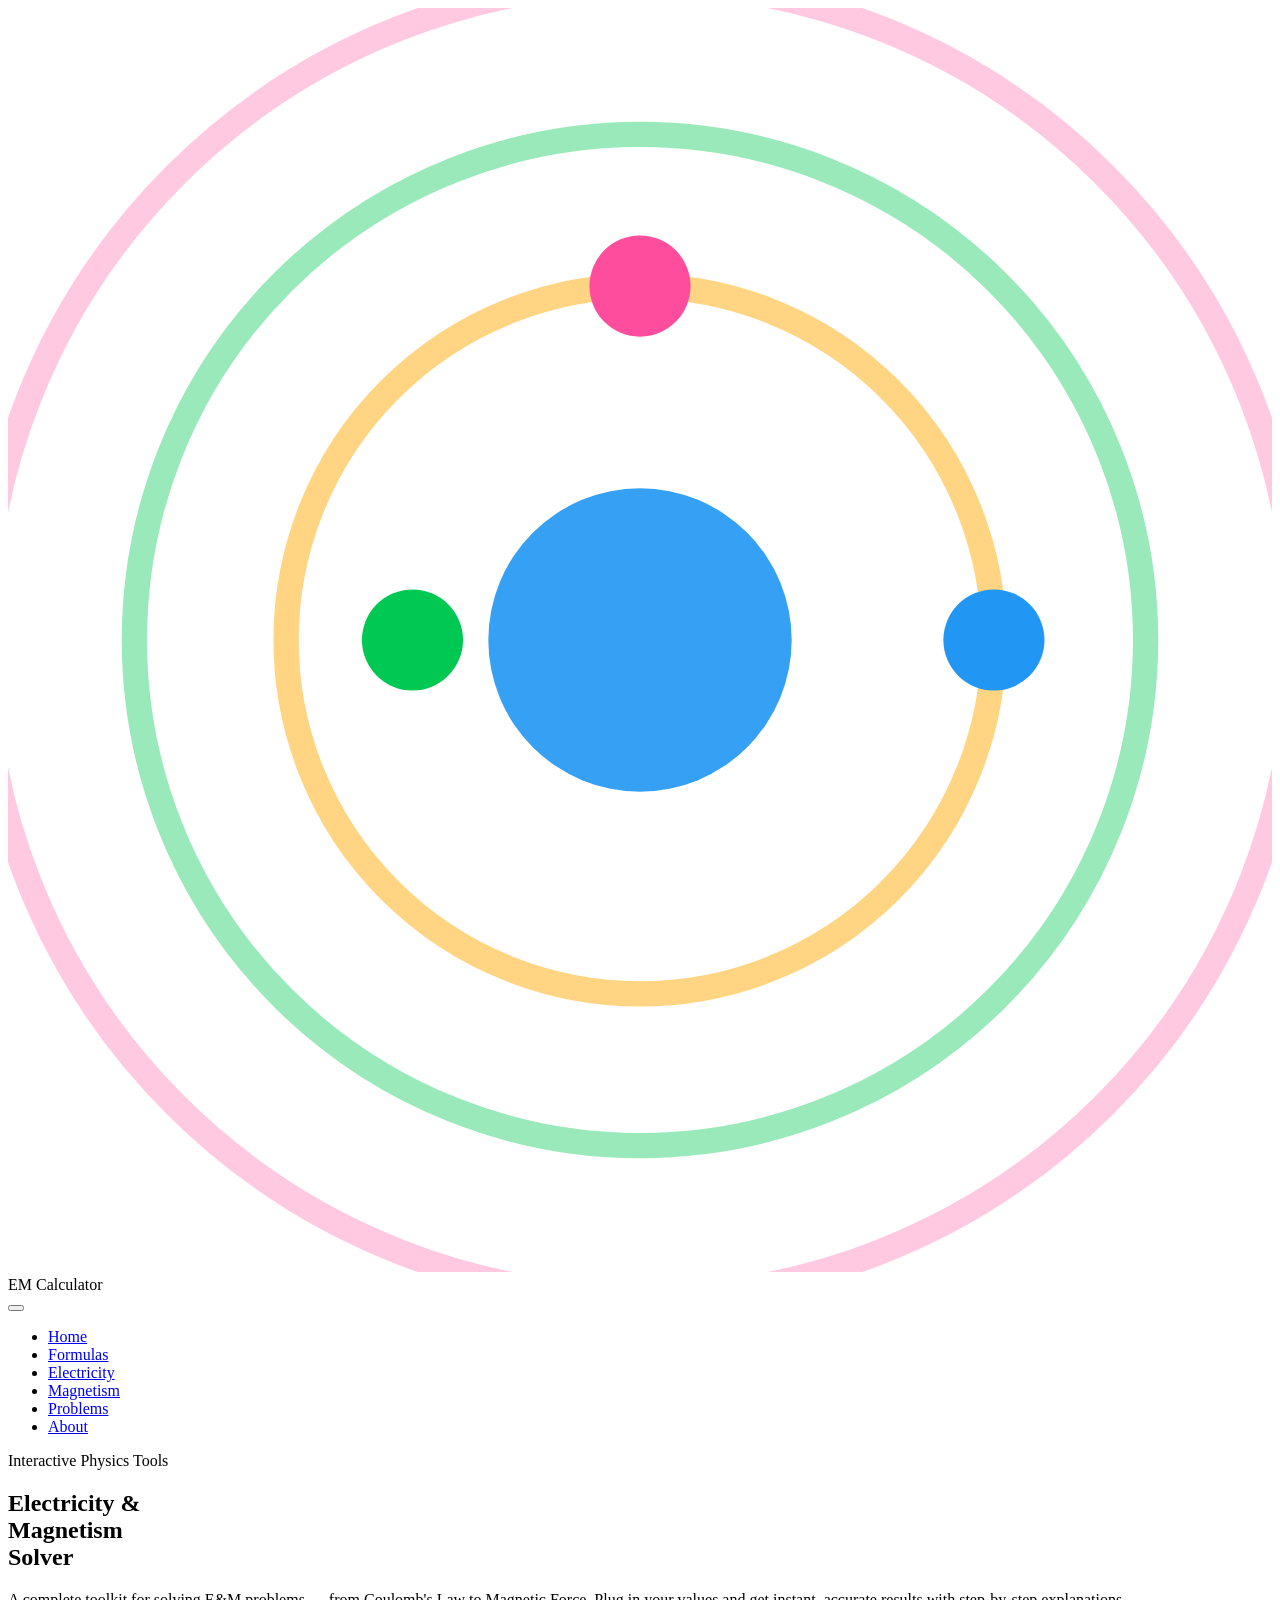
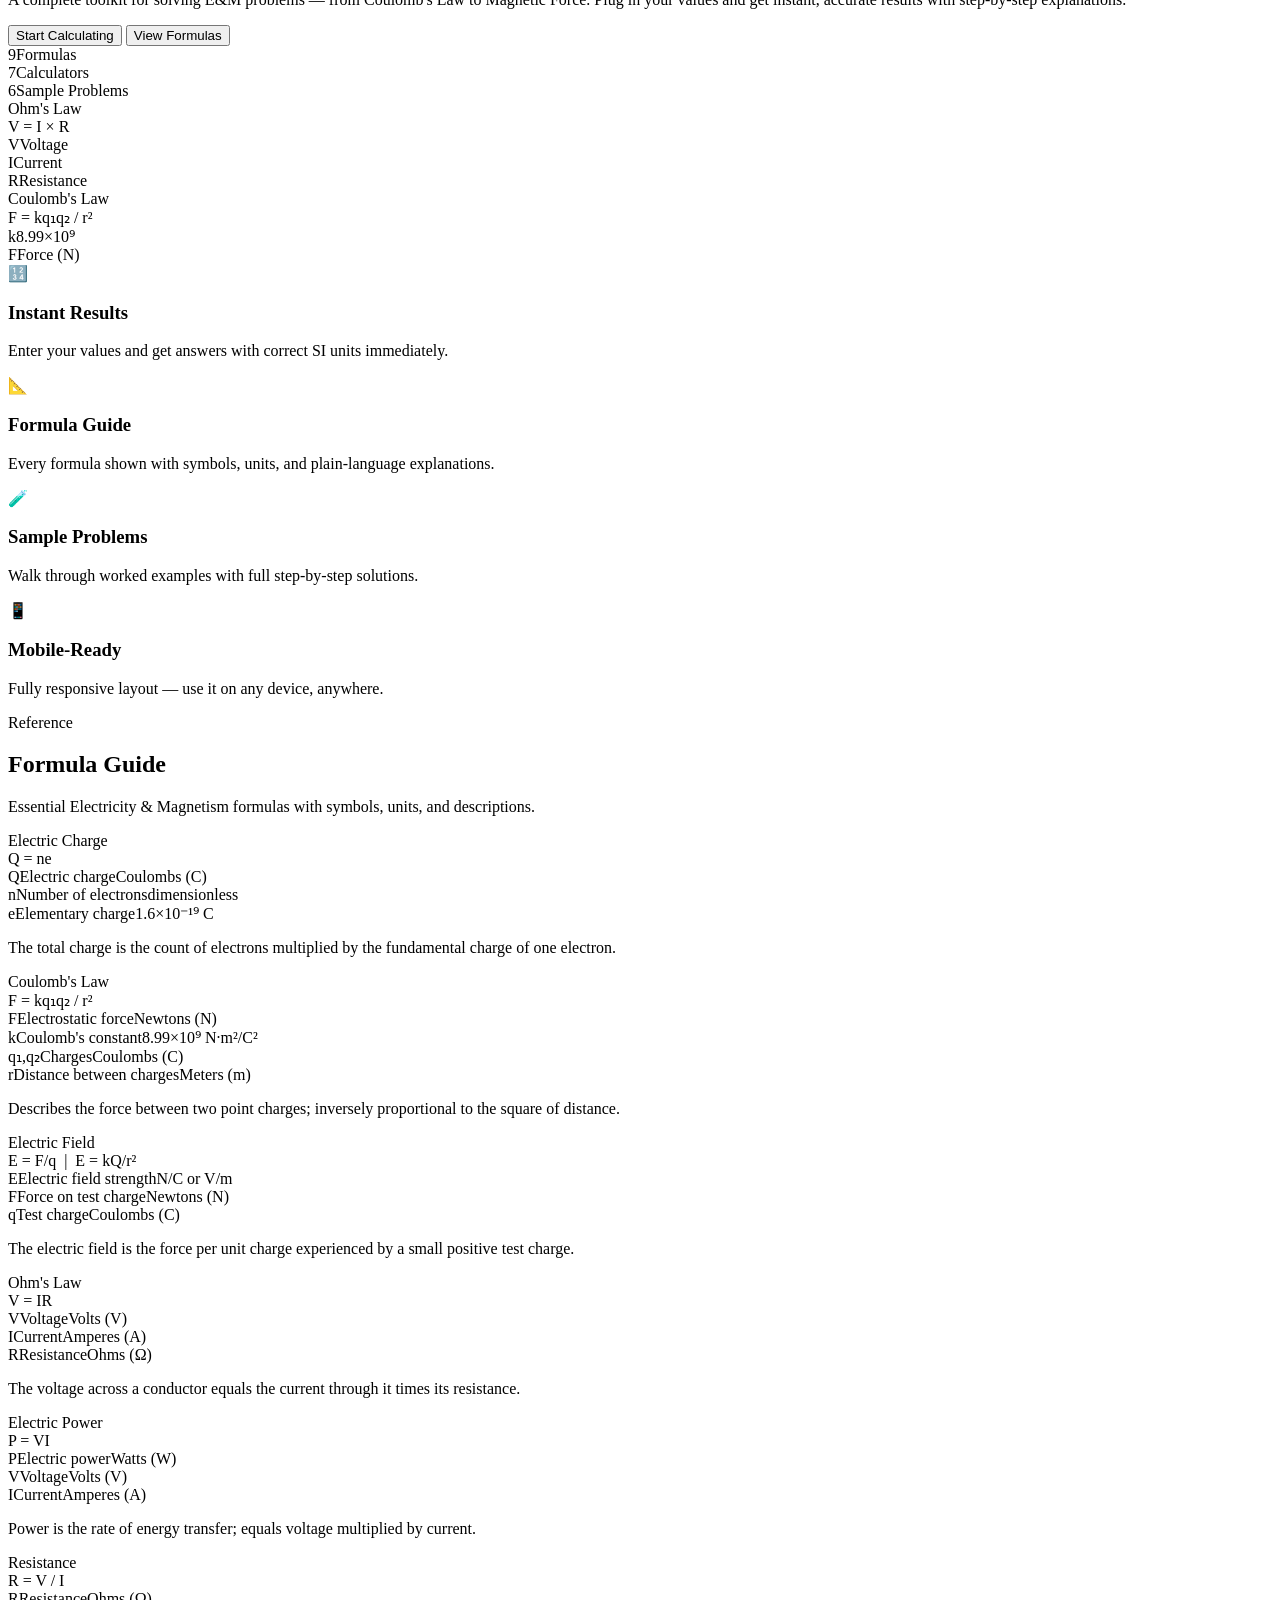
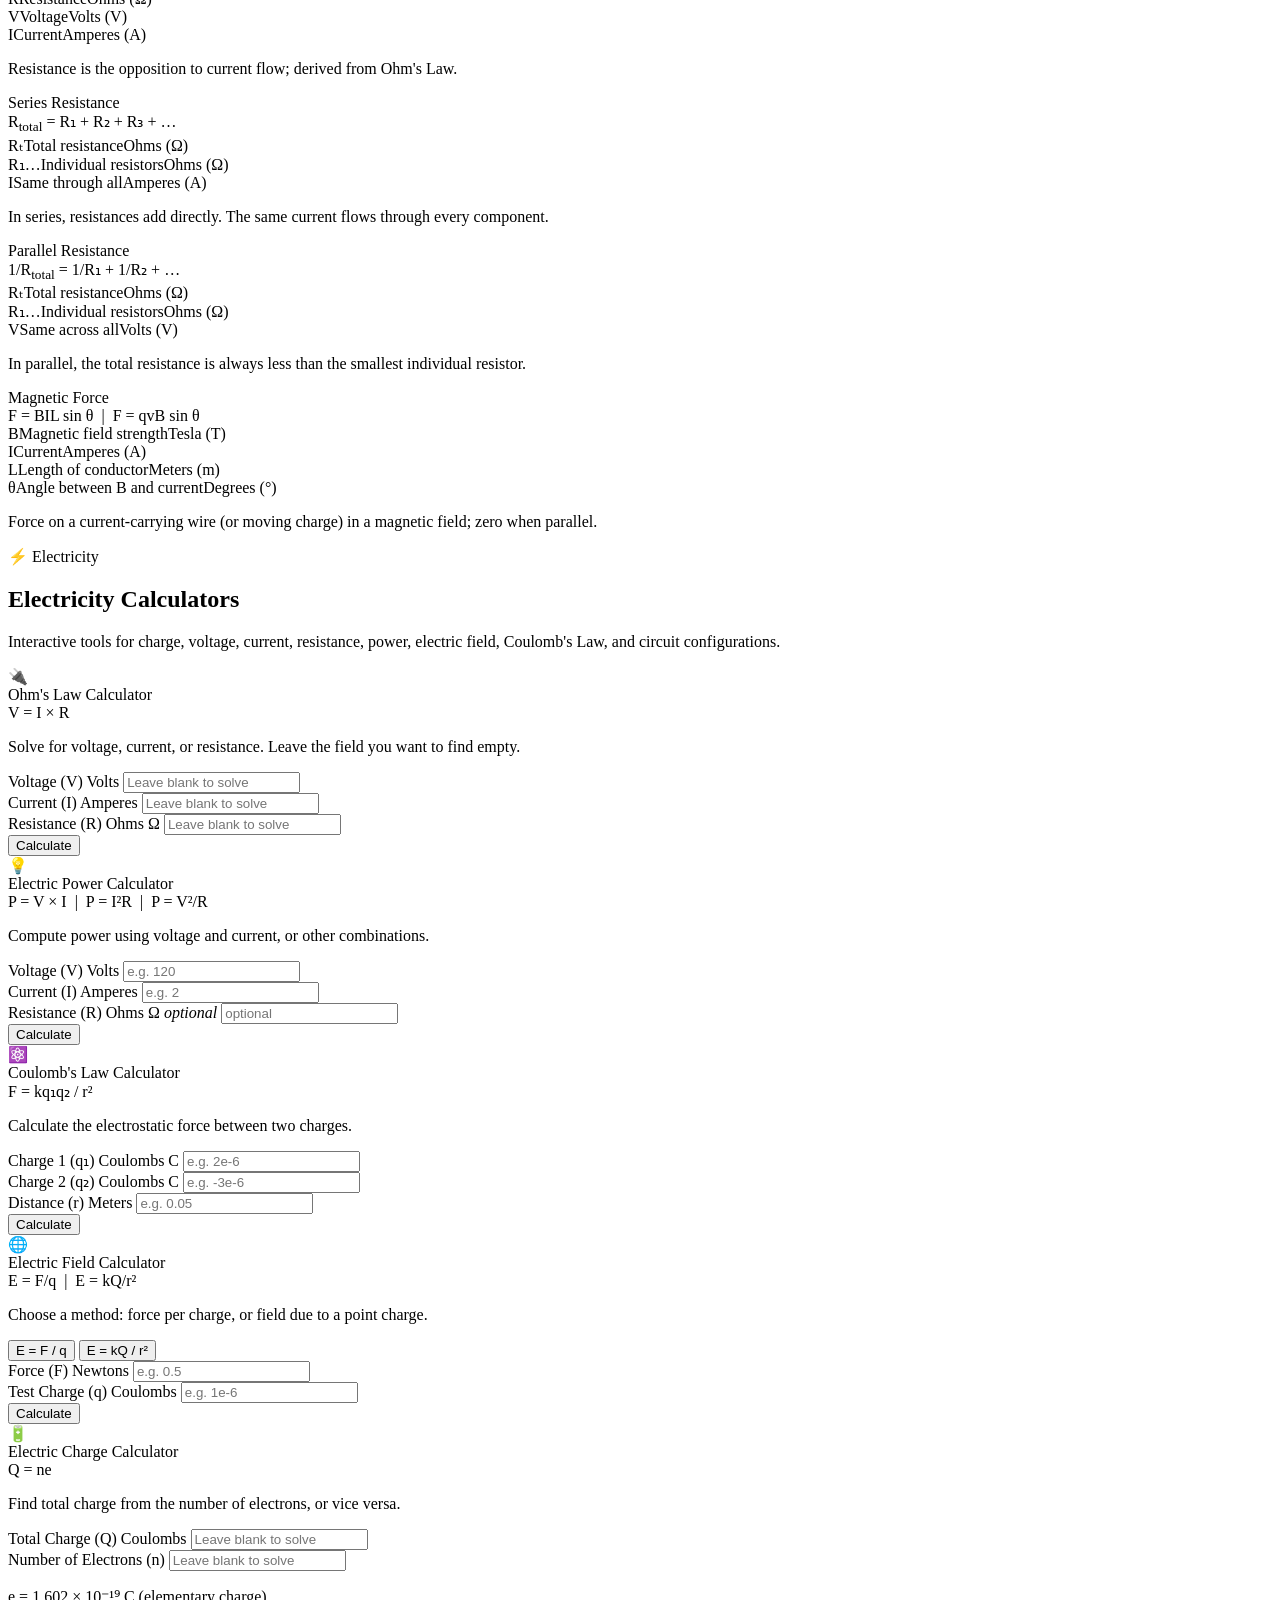
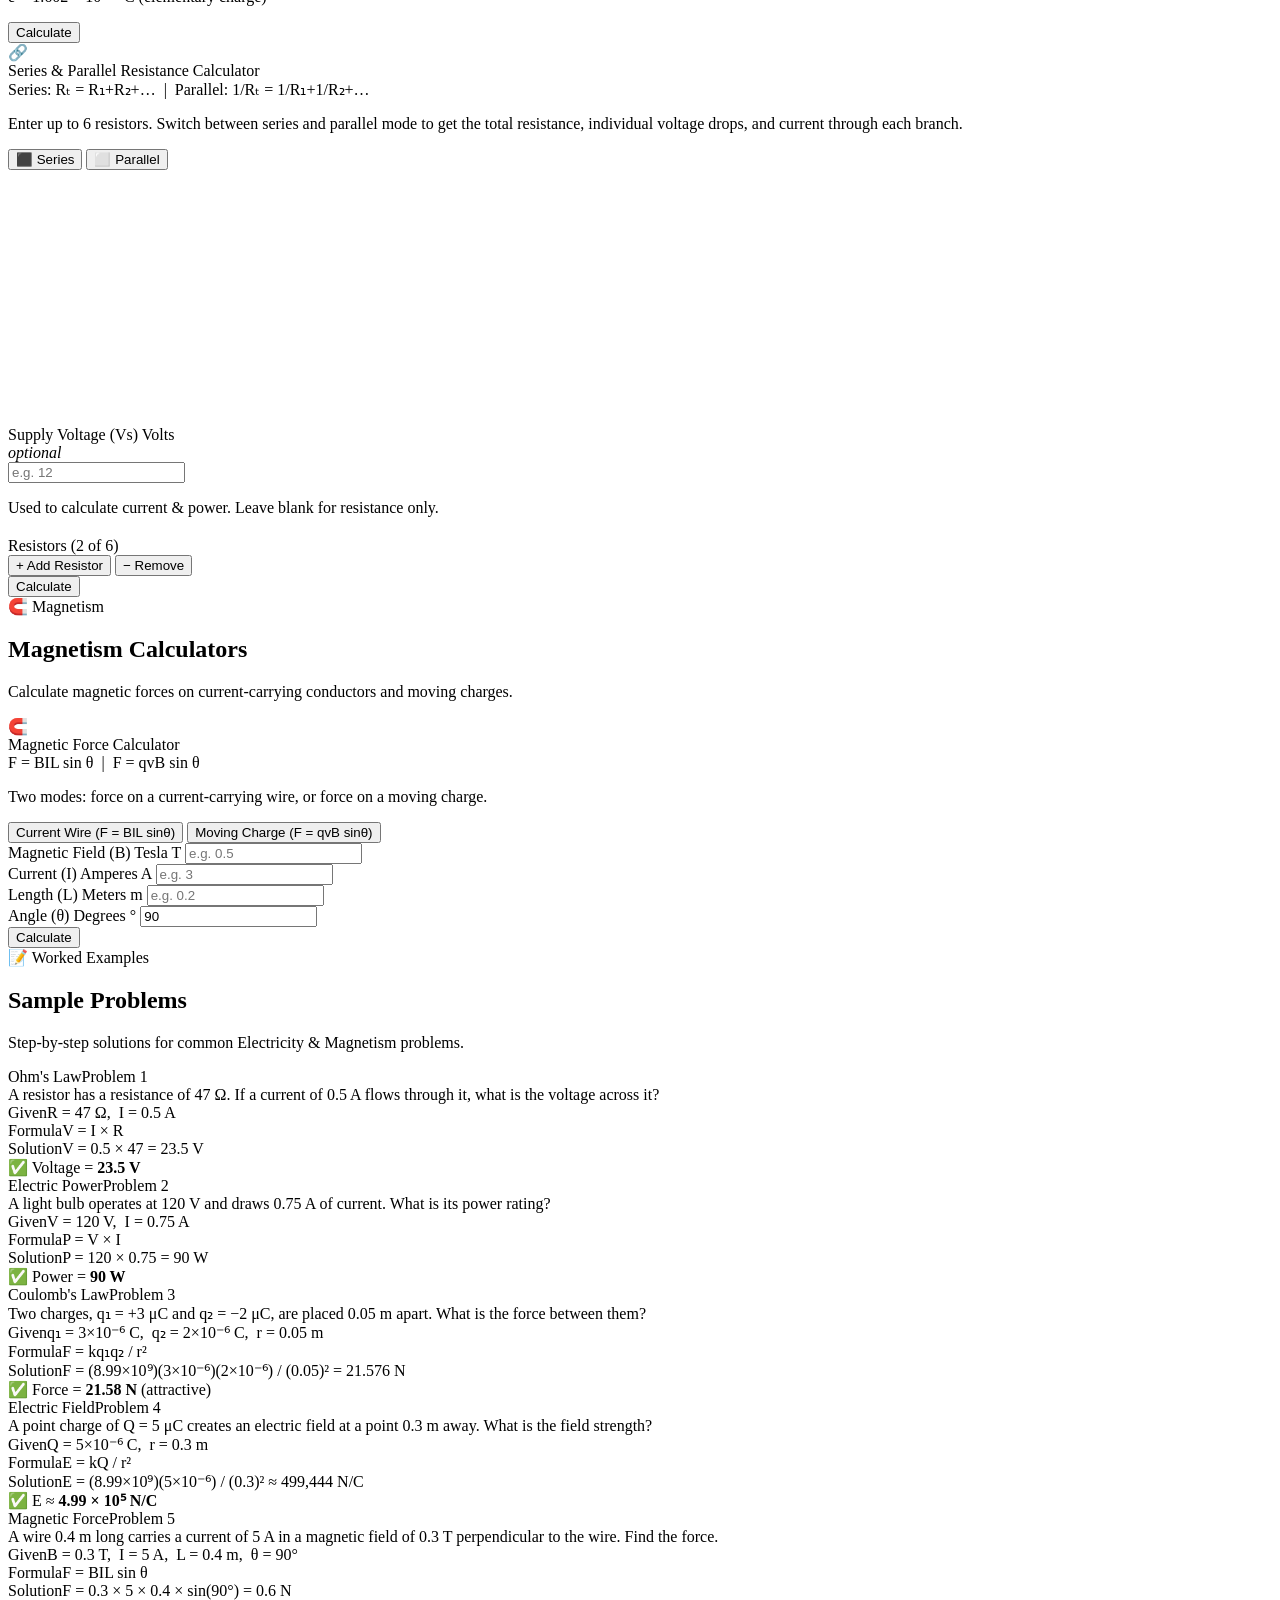
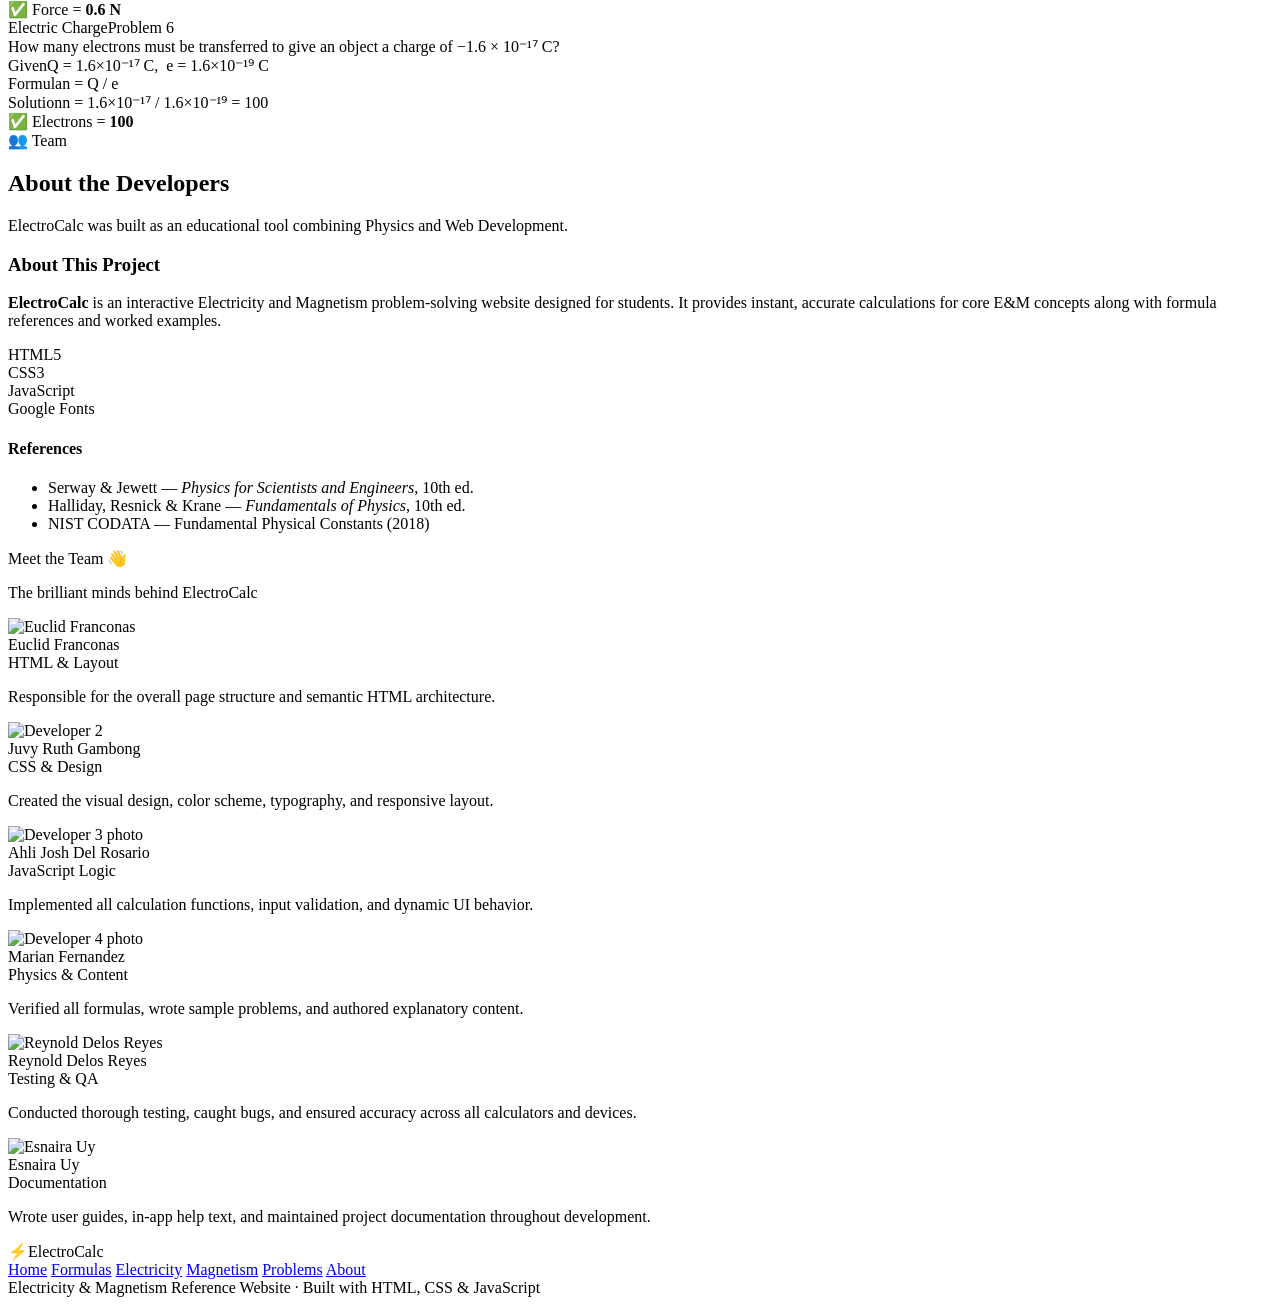
==== index.html @ cba5f2bd "Reorganize project structure: move files from lib to root directory" ====
<!DOCTYPE html>
<html lang="en">
<head>
  <meta charset="UTF-8" />
  <meta name="viewport" content="width=device-width, initial-scale=1.0" />
  <title>EMCAL - ELECTRICITY & MAGNETISM SOLVER </title>
  <link rel="icon" type="image/svg+xml" href="data:image/svg+xml,<svg xmlns='http://www.w3.org/2000/svg' viewBox='0 0 100 100'><circle cx='50' cy='50' r='12' fill='%232196f3' opacity='0.9'/><circle cx='50' cy='50' r='28' fill='none' stroke='%23ffb830' stroke-width='2' opacity='0.6'/><circle cx='50' cy='50' r='40' fill='none' stroke='%2300c853' stroke-width='2' opacity='0.4'/><circle cx='50' cy='50' r='52' fill='none' stroke='%23ff4d9e' stroke-width='2' opacity='0.3'/><circle cx='78' cy='50' r='4' fill='%232196f3'/><circle cx='32' cy='50' r='4' fill='%2300c853'/><circle cx='50' cy='22' r='4' fill='%23ff4d9e'/></svg>">
  <link rel="stylesheet" href="style.css" />
  <link href="https://fonts.googleapis.com/css2?family=Orbitron:wght@400;600;800&family=DM+Sans:ital,wght@0,300;0,400;0,500;1,300&family=JetBrains+Mono:wght@400;600&display=swap" rel="stylesheet" />
</head>
<body>

  <!-- ── NAVBAR ── -->
  <nav class="navbar">
    <div class="nav-brand">
      <svg class="brand-icon" viewBox="0 0 100 100" xmlns="http://www.w3.org/2000/svg">
        <!-- Nucleus -->
        <circle cx="50" cy="50" r="12" fill="#2196f3" opacity="0.9"/>
        
        <!-- Electron orbits -->
        <circle cx="50" cy="50" r="28" fill="none" stroke="#ffb830" stroke-width="2" opacity="0.6"/>
        <circle cx="50" cy="50" r="40" fill="none" stroke="#00c853" stroke-width="2" opacity="0.4"/>
        <circle cx="50" cy="50" r="52" fill="none" stroke="#ff4d9e" stroke-width="2" opacity="0.3"/>
        
        <!-- Electrons -->
        <circle cx="78" cy="50" r="4" fill="#2196f3"/>
        <circle cx="32" cy="50" r="4" fill="#00c853"/>
        <circle cx="50" cy="22" r="4" fill="#ff4d9e"/>
      </svg>
      <span class="brand-text">EM Calculator</span>
    </div>
    <button class="hamburger" id="hamburger" aria-label="Toggle menu">
      <span></span><span></span><span></span>
    </button>
    <ul class="nav-links" id="navLinks">
      <li><a href="#home"        class="nav-link active" data-section="home">Home</a></li>
      <li><a href="#formulas"    class="nav-link" data-section="formulas">Formulas</a></li>
      <li><a href="#electricity" class="nav-link" data-section="electricity">Electricity</a></li>
      <li><a href="#magnetism"   class="nav-link" data-section="magnetism">Magnetism</a></li>
      <li><a href="#problems"    class="nav-link" data-section="problems">Problems</a></li>
      <li><a href="#about"       class="nav-link" data-section="about">About</a></li>
    </ul>
  </nav>

  <!-- SECTION 1 — HOME -->
  <section id="home" class="section active">
    <div class="hero">
      <div class="hero-bg">
        <div class="grid-overlay"></div>
        <div class="orb orb-1"></div>
        <div class="orb orb-2"></div>
        <div class="orb orb-3"></div>
      </div>
      <div class="hero-content">
        <div class="hero-badge">Interactive Physics Tools</div>
        <h1 class="hero-title">
          Electricity &amp;<br/>
          <span class="gradient-text">Magnetism</span><br/>
          Solver
        </h1>
        <p class="hero-sub">
          A complete toolkit for solving E&amp;M problems — from Coulomb's Law to Magnetic Force.
          Plug in your values and get instant, accurate results with step-by-step explanations.
        </p>
        <div class="hero-actions">
          <button class="btn btn-primary" onclick="navigateTo('electricity')">Start Calculating</button>
          <button class="btn btn-ghost" onclick="navigateTo('formulas')">View Formulas</button>
        </div>
        <div class="hero-stats">
          <div class="stat"><span class="stat-num">9</span><span class="stat-label">Formulas</span></div>
          <div class="stat-divider"></div>
          <div class="stat"><span class="stat-num">7</span><span class="stat-label">Calculators</span></div>
          <div class="stat-divider"></div>
          <div class="stat"><span class="stat-num">6</span><span class="stat-label">Sample Problems</span></div>
        </div>
      </div>
      <div class="hero-visual">
        <div class="circuit-card">
          <div class="circuit-label">Ohm's Law</div>
          <div class="circuit-formula">V = I × R</div>
          <div class="circuit-vars">
            <div class="var"><span class="var-sym">V</span><span class="var-name">Voltage</span></div>
            <div class="var"><span class="var-sym">I</span><span class="var-name">Current</span></div>
            <div class="var"><span class="var-sym">R</span><span class="var-name">Resistance</span></div>
          </div>
        </div>
        <div class="circuit-card card-2">
          <div class="circuit-label">Coulomb's Law</div>
          <div class="circuit-formula small">F = kq₁q₂ / r²</div>
          <div class="circuit-vars">
            <div class="var"><span class="var-sym">k</span><span class="var-name">8.99×10⁹</span></div>
            <div class="var"><span class="var-sym">F</span><span class="var-name">Force (N)</span></div>
          </div>
        </div>
      </div>
    </div>

    <div class="features">
      <div class="feature-card">
        <div class="feature-icon">🔢</div>
        <h3>Instant Results</h3>
        <p>Enter your values and get answers with correct SI units immediately.</p>
      </div>
      <div class="feature-card">
        <div class="feature-icon">📐</div>
        <h3>Formula Guide</h3>
        <p>Every formula shown with symbols, units, and plain-language explanations.</p>
      </div>
      <div class="feature-card">
        <div class="feature-icon">🧪</div>
        <h3>Sample Problems</h3>
        <p>Walk through worked examples with full step-by-step solutions.</p>
      </div>
      <div class="feature-card">
        <div class="feature-icon">📱</div>
        <h3>Mobile-Ready</h3>
        <p>Fully responsive layout — use it on any device, anywhere.</p>
      </div>
    </div>
  </section>

  <!-- SECTION 2 — FORMULA GUIDE -->
  <section id="formulas" class="section">
    <div class="section-inner">
      <div class="section-header">
        <div class="section-badge">Reference</div>
        <h2 class="section-title">Formula Guide</h2>
        <p class="section-sub">Essential Electricity &amp; Magnetism formulas with symbols, units, and descriptions.</p>
      </div>
      <div class="formula-grid">

        <div class="formula-card">
          <div class="formula-topic">Electric Charge</div>
          <div class="formula-eq">Q = ne</div>
          <div class="formula-table">
            <div class="ft-row"><span class="ft-sym">Q</span><span class="ft-desc">Electric charge</span><span class="ft-unit">Coulombs (C)</span></div>
            <div class="ft-row"><span class="ft-sym">n</span><span class="ft-desc">Number of electrons</span><span class="ft-unit">dimensionless</span></div>
            <div class="ft-row"><span class="ft-sym">e</span><span class="ft-desc">Elementary charge</span><span class="ft-unit">1.6×10⁻¹⁹ C</span></div>
          </div>
          <p class="formula-note">The total charge is the count of electrons multiplied by the fundamental charge of one electron.</p>
        </div>

        <div class="formula-card">
          <div class="formula-topic">Coulomb's Law</div>
          <div class="formula-eq">F = kq₁q₂ / r²</div>
          <div class="formula-table">
            <div class="ft-row"><span class="ft-sym">F</span><span class="ft-desc">Electrostatic force</span><span class="ft-unit">Newtons (N)</span></div>
            <div class="ft-row"><span class="ft-sym">k</span><span class="ft-desc">Coulomb's constant</span><span class="ft-unit">8.99×10⁹ N·m²/C²</span></div>
            <div class="ft-row"><span class="ft-sym">q₁,q₂</span><span class="ft-desc">Charges</span><span class="ft-unit">Coulombs (C)</span></div>
            <div class="ft-row"><span class="ft-sym">r</span><span class="ft-desc">Distance between charges</span><span class="ft-unit">Meters (m)</span></div>
          </div>
          <p class="formula-note">Describes the force between two point charges; inversely proportional to the square of distance.</p>
        </div>

        <div class="formula-card">
          <div class="formula-topic">Electric Field</div>
          <div class="formula-eq">E = F/q &nbsp;|&nbsp; E = kQ/r²</div>
          <div class="formula-table">
            <div class="ft-row"><span class="ft-sym">E</span><span class="ft-desc">Electric field strength</span><span class="ft-unit">N/C or V/m</span></div>
            <div class="ft-row"><span class="ft-sym">F</span><span class="ft-desc">Force on test charge</span><span class="ft-unit">Newtons (N)</span></div>
            <div class="ft-row"><span class="ft-sym">q</span><span class="ft-desc">Test charge</span><span class="ft-unit">Coulombs (C)</span></div>
          </div>
          <p class="formula-note">The electric field is the force per unit charge experienced by a small positive test charge.</p>
        </div>

        <div class="formula-card">
          <div class="formula-topic">Ohm's Law</div>
          <div class="formula-eq">V = IR</div>
          <div class="formula-table">
            <div class="ft-row"><span class="ft-sym">V</span><span class="ft-desc">Voltage</span><span class="ft-unit">Volts (V)</span></div>
            <div class="ft-row"><span class="ft-sym">I</span><span class="ft-desc">Current</span><span class="ft-unit">Amperes (A)</span></div>
            <div class="ft-row"><span class="ft-sym">R</span><span class="ft-desc">Resistance</span><span class="ft-unit">Ohms (Ω)</span></div>
          </div>
          <p class="formula-note">The voltage across a conductor equals the current through it times its resistance.</p>
        </div>

        <div class="formula-card">
          <div class="formula-topic">Electric Power</div>
          <div class="formula-eq">P = VI</div>
          <div class="formula-table">
            <div class="ft-row"><span class="ft-sym">P</span><span class="ft-desc">Electric power</span><span class="ft-unit">Watts (W)</span></div>
            <div class="ft-row"><span class="ft-sym">V</span><span class="ft-desc">Voltage</span><span class="ft-unit">Volts (V)</span></div>
            <div class="ft-row"><span class="ft-sym">I</span><span class="ft-desc">Current</span><span class="ft-unit">Amperes (A)</span></div>
          </div>
          <p class="formula-note">Power is the rate of energy transfer; equals voltage multiplied by current.</p>
        </div>

        <div class="formula-card">
          <div class="formula-topic">Resistance</div>
          <div class="formula-eq">R = V / I</div>
          <div class="formula-table">
            <div class="ft-row"><span class="ft-sym">R</span><span class="ft-desc">Resistance</span><span class="ft-unit">Ohms (Ω)</span></div>
            <div class="ft-row"><span class="ft-sym">V</span><span class="ft-desc">Voltage</span><span class="ft-unit">Volts (V)</span></div>
            <div class="ft-row"><span class="ft-sym">I</span><span class="ft-desc">Current</span><span class="ft-unit">Amperes (A)</span></div>
          </div>
          <p class="formula-note">Resistance is the opposition to current flow; derived from Ohm's Law.</p>
        </div>

        <div class="formula-card">
          <div class="formula-topic">Series Resistance</div>
          <div class="formula-eq">R<sub>total</sub> = R₁ + R₂ + R₃ + …</div>
          <div class="formula-table">
            <div class="ft-row"><span class="ft-sym">Rₜ</span><span class="ft-desc">Total resistance</span><span class="ft-unit">Ohms (Ω)</span></div>
            <div class="ft-row"><span class="ft-sym">R₁…</span><span class="ft-desc">Individual resistors</span><span class="ft-unit">Ohms (Ω)</span></div>
            <div class="ft-row"><span class="ft-sym">I</span><span class="ft-desc">Same through all</span><span class="ft-unit">Amperes (A)</span></div>
          </div>
          <p class="formula-note">In series, resistances add directly. The same current flows through every component.</p>
        </div>

        <div class="formula-card">
          <div class="formula-topic">Parallel Resistance</div>
          <div class="formula-eq">1/R<sub>total</sub> = 1/R₁ + 1/R₂ + …</div>
          <div class="formula-table">
            <div class="ft-row"><span class="ft-sym">Rₜ</span><span class="ft-desc">Total resistance</span><span class="ft-unit">Ohms (Ω)</span></div>
            <div class="ft-row"><span class="ft-sym">R₁…</span><span class="ft-desc">Individual resistors</span><span class="ft-unit">Ohms (Ω)</span></div>
            <div class="ft-row"><span class="ft-sym">V</span><span class="ft-desc">Same across all</span><span class="ft-unit">Volts (V)</span></div>
          </div>
          <p class="formula-note">In parallel, the total resistance is always less than the smallest individual resistor.</p>
        </div>

        <div class="formula-card">
          <div class="formula-topic">Magnetic Force</div>
          <div class="formula-eq">F = BIL sin θ &nbsp;|&nbsp; F = qvB sin θ</div>
          <div class="formula-table">
            <div class="ft-row"><span class="ft-sym">B</span><span class="ft-desc">Magnetic field strength</span><span class="ft-unit">Tesla (T)</span></div>
            <div class="ft-row"><span class="ft-sym">I</span><span class="ft-desc">Current</span><span class="ft-unit">Amperes (A)</span></div>
            <div class="ft-row"><span class="ft-sym">L</span><span class="ft-desc">Length of conductor</span><span class="ft-unit">Meters (m)</span></div>
            <div class="ft-row"><span class="ft-sym">θ</span><span class="ft-desc">Angle between B and current</span><span class="ft-unit">Degrees (°)</span></div>
          </div>
          <p class="formula-note">Force on a current-carrying wire (or moving charge) in a magnetic field; zero when parallel.</p>
        </div>

      </div>
    </div>
  </section>

  <!-- SECTION 3 — ELECTRICITY CALCULATORS -->
  <section id="electricity" class="section">
    <div class="section-inner">
      <div class="section-header">
        <div class="section-badge">⚡ Electricity</div>
        <h2 class="section-title">Electricity Calculators</h2>
        <p class="section-sub">Interactive tools for charge, voltage, current, resistance, power, electric field, Coulomb's Law, and circuit configurations.</p>
      </div>
      <div class="calc-grid">

        <!-- Ohm's Law -->
        <div class="calc-card" id="calc-ohm">
          <div class="calc-header">
            <div class="calc-icon">🔌</div>
            <div>
              <div class="calc-title">Ohm's Law Calculator</div>
              <div class="calc-formula-tag">V = I × R</div>
            </div>
          </div>
          <p class="calc-desc">Solve for voltage, current, or resistance. Leave the field you want to find empty.</p>
          <div class="calc-body">
            <div class="input-group">
              <label>Voltage (V) <span class="unit-tag">Volts</span></label>
              <input type="number" id="ohm-V" placeholder="Leave blank to solve" step="any" />
            </div>
            <div class="input-group">
              <label>Current (I) <span class="unit-tag">Amperes</span></label>
              <input type="number" id="ohm-I" placeholder="Leave blank to solve" step="any" />
            </div>
            <div class="input-group">
              <label>Resistance (R) <span class="unit-tag">Ohms Ω</span></label>
              <input type="number" id="ohm-R" placeholder="Leave blank to solve" step="any" />
            </div>
            <button class="calc-btn" onclick="calcOhm()">Calculate</button>
            <div class="result-box" id="ohm-result"></div>
          </div>
        </div>

        <!-- Electric Power -->
        <div class="calc-card" id="calc-power">
          <div class="calc-header">
            <div class="calc-icon">💡</div>
            <div>
              <div class="calc-title">Electric Power Calculator</div>
              <div class="calc-formula-tag">P = V × I &nbsp;|&nbsp; P = I²R &nbsp;|&nbsp; P = V²/R</div>
            </div>
          </div>
          <p class="calc-desc">Compute power using voltage and current, or other combinations.</p>
          <div class="calc-body">
            <div class="input-group">
              <label>Voltage (V) <span class="unit-tag">Volts</span></label>
              <input type="number" id="pwr-V" placeholder="e.g. 120" step="any" />
            </div>
            <div class="input-group">
              <label>Current (I) <span class="unit-tag">Amperes</span></label>
              <input type="number" id="pwr-I" placeholder="e.g. 2" step="any" />
            </div>
            <div class="input-group">
              <label>Resistance (R) <span class="unit-tag">Ohms Ω</span> <em class="optional">optional</em></label>
              <input type="number" id="pwr-R" placeholder="optional" step="any" />
            </div>
            <button class="calc-btn" onclick="calcPower()">Calculate</button>
            <div class="result-box" id="pwr-result"></div>
          </div>
        </div>

        <!-- Coulomb's Law -->
        <div class="calc-card" id="calc-coulomb">
          <div class="calc-header">
            <div class="calc-icon">⚛️</div>
            <div>
              <div class="calc-title">Coulomb's Law Calculator</div>
              <div class="calc-formula-tag">F = kq₁q₂ / r²</div>
            </div>
          </div>
          <p class="calc-desc">Calculate the electrostatic force between two charges.</p>
          <div class="calc-body">
            <div class="input-group">
              <label>Charge 1 (q₁) <span class="unit-tag">Coulombs C</span></label>
              <input type="number" id="coul-q1" placeholder="e.g. 2e-6" step="any" />
            </div>
            <div class="input-group">
              <label>Charge 2 (q₂) <span class="unit-tag">Coulombs C</span></label>
              <input type="number" id="coul-q2" placeholder="e.g. -3e-6" step="any" />
            </div>
            <div class="input-group">
              <label>Distance (r) <span class="unit-tag">Meters</span></label>
              <input type="number" id="coul-r" placeholder="e.g. 0.05" step="any" />
            </div>
            <button class="calc-btn" onclick="calcCoulomb()">Calculate</button>
            <div class="result-box" id="coul-result"></div>
          </div>
        </div>

        <!-- Electric Field -->
        <div class="calc-card" id="calc-efield">
          <div class="calc-header">
            <div class="calc-icon">🌐</div>
            <div>
              <div class="calc-title">Electric Field Calculator</div>
              <div class="calc-formula-tag">E = F/q &nbsp;|&nbsp; E = kQ/r²</div>
            </div>
          </div>
          <p class="calc-desc">Choose a method: force per charge, or field due to a point charge.</p>
          <div class="calc-body">
            <div class="method-tabs">
              <button class="method-tab active" onclick="switchEfieldMethod('fq', this)">E = F / q</button>
              <button class="method-tab" onclick="switchEfieldMethod('kQ', this)">E = kQ / r²</button>
            </div>
            <div id="efield-fq">
              <div class="input-group">
                <label>Force (F) <span class="unit-tag">Newtons</span></label>
                <input type="number" id="ef-F" placeholder="e.g. 0.5" step="any" />
              </div>
              <div class="input-group">
                <label>Test Charge (q) <span class="unit-tag">Coulombs</span></label>
                <input type="number" id="ef-q" placeholder="e.g. 1e-6" step="any" />
              </div>
            </div>
            <div id="efield-kQ" style="display:none">
              <div class="input-group">
                <label>Source Charge (Q) <span class="unit-tag">Coulombs</span></label>
                <input type="number" id="ef-Q" placeholder="e.g. 5e-6" step="any" />
              </div>
              <div class="input-group">
                <label>Distance (r) <span class="unit-tag">Meters</span></label>
                <input type="number" id="ef-r" placeholder="e.g. 0.1" step="any" />
              </div>
            </div>
            <button class="calc-btn" onclick="calcEfield()">Calculate</button>
            <div class="result-box" id="ef-result"></div>
          </div>
        </div>

        <!-- Electric Charge -->
        <div class="calc-card" id="calc-charge">
          <div class="calc-header">
            <div class="calc-icon">🔋</div>
            <div>
              <div class="calc-title">Electric Charge Calculator</div>
              <div class="calc-formula-tag">Q = ne</div>
            </div>
          </div>
          <p class="calc-desc">Find total charge from the number of electrons, or vice versa.</p>
          <div class="calc-body">
            <div class="input-group">
              <label>Total Charge (Q) <span class="unit-tag">Coulombs</span></label>
              <input type="number" id="chg-Q" placeholder="Leave blank to solve" step="any" />
            </div>
            <div class="input-group">
              <label>Number of Electrons (n)</label>
              <input type="number" id="chg-n" placeholder="Leave blank to solve" step="any" />
            </div>
            <p class="calc-note">e = 1.602 × 10⁻¹⁹ C (elementary charge)</p>
            <button class="calc-btn" onclick="calcCharge()">Calculate</button>
            <div class="result-box" id="chg-result"></div>
          </div>
        </div>

        <!-- Series & Parallel Resistance -->
        <div class="calc-card wide-card" id="calc-series-parallel">
          <div class="calc-header">
            <div class="calc-icon">🔗</div>
            <div>
              <div class="calc-title">Series &amp; Parallel Resistance Calculator</div>
              <div class="calc-formula-tag">Series: Rₜ = R₁+R₂+… &nbsp;|&nbsp; Parallel: 1/Rₜ = 1/R₁+1/R₂+…</div>
            </div>
          </div>
          <p class="calc-desc">Enter up to 6 resistors. Switch between series and parallel mode to get the total resistance, individual voltage drops, and current through each branch.</p>
          <div class="calc-body">
            <div class="method-tabs">
              <button class="method-tab active" id="sp-tab-series" onclick="switchSPMode('series', this)">⬛ Series</button>
              <button class="method-tab" id="sp-tab-parallel" onclick="switchSPMode('parallel', this)">⬜ Parallel</button>
            </div>
            <div class="circuit-diagram-wrap">
              <svg id="sp-diagram" viewBox="0 0 600 120" xmlns="http://www.w3.org/2000/svg"></svg>
            </div>
            <div class="sp-supply-row">
              <div class="input-group" style="max-width:220px">
                <label>Supply Voltage (Vs) <span class="unit-tag">Volts</span> <em class="optional">optional</em></label>
                <input type="number" id="sp-Vs" placeholder="e.g. 12" step="any" />
              </div>
              <p class="calc-note" style="align-self:flex-end;padding-bottom:4px;">Used to calculate current &amp; power. Leave blank for resistance only.</p>
            </div>
            <div class="sp-resistors-label">
              Resistors <span class="text-accent" id="sp-count-label">(2 of 6)</span>
            </div>
            <div class="sp-resistors-grid" id="sp-resistors-grid"></div>
            <div class="sp-add-remove">
              <button class="sp-ctrl-btn" id="sp-add-btn" onclick="spAddResistor()">+ Add Resistor</button>
              <button class="sp-ctrl-btn sp-ctrl-danger" id="sp-remove-btn" onclick="spRemoveResistor()">− Remove</button>
            </div>
            <button class="calc-btn" onclick="calcSeriesParallel()">Calculate</button>
            <div class="result-box" id="sp-result"></div>
            <div id="sp-breakdown" class="sp-breakdown" style="display:none"></div>
          </div>
        </div>

      </div>
    </div>
  </section>

  <!-- SECTION 4 — MAGNETISM CALCULATORS -->
  <section id="magnetism" class="section">
    <div class="section-inner">
      <div class="section-header">
        <div class="section-badge">🧲 Magnetism</div>
        <h2 class="section-title">Magnetism Calculators</h2>
        <p class="section-sub">Calculate magnetic forces on current-carrying conductors and moving charges.</p>
      </div>
      <div class="calc-grid">

        <div class="calc-card wide-card" id="calc-magforce">
          <div class="calc-header">
            <div class="calc-icon">🧲</div>
            <div>
              <div class="calc-title">Magnetic Force Calculator</div>
              <div class="calc-formula-tag">F = BIL sin θ &nbsp;|&nbsp; F = qvB sin θ</div>
            </div>
          </div>
          <p class="calc-desc">Two modes: force on a current-carrying wire, or force on a moving charge.</p>
          <div class="calc-body">
            <div class="method-tabs">
              <button class="method-tab active" onclick="switchMagMethod('wire', this)">Current Wire (F = BIL sinθ)</button>
              <button class="method-tab" onclick="switchMagMethod('charge', this)">Moving Charge (F = qvB sinθ)</button>
            </div>
            <div id="mag-wire">
              <div class="input-row">
                <div class="input-group">
                  <label>Magnetic Field (B) <span class="unit-tag">Tesla T</span></label>
                  <input type="number" id="mw-B" placeholder="e.g. 0.5" step="any" />
                </div>
                <div class="input-group">
                  <label>Current (I) <span class="unit-tag">Amperes A</span></label>
                  <input type="number" id="mw-I" placeholder="e.g. 3" step="any" />
                </div>
                <div class="input-group">
                  <label>Length (L) <span class="unit-tag">Meters m</span></label>
                  <input type="number" id="mw-L" placeholder="e.g. 0.2" step="any" />
                </div>
                <div class="input-group">
                  <label>Angle (θ) <span class="unit-tag">Degrees °</span></label>
                  <input type="number" id="mw-theta" placeholder="e.g. 90" step="any" value="90" />
                </div>
              </div>
            </div>
            <div id="mag-charge" style="display:none">
              <div class="input-row">
                <div class="input-group">
                  <label>Charge (q) <span class="unit-tag">Coulombs C</span></label>
                  <input type="number" id="mc-q" placeholder="e.g. 1.6e-19" step="any" />
                </div>
                <div class="input-group">
                  <label>Velocity (v) <span class="unit-tag">m/s</span></label>
                  <input type="number" id="mc-v" placeholder="e.g. 3e6" step="any" />
                </div>
                <div class="input-group">
                  <label>Magnetic Field (B) <span class="unit-tag">Tesla T</span></label>
                  <input type="number" id="mc-B" placeholder="e.g. 0.5" step="any" />
                </div>
                <div class="input-group">
                  <label>Angle (θ) <span class="unit-tag">Degrees °</span></label>
                  <input type="number" id="mc-theta" placeholder="e.g. 90" step="any" value="90" />
                </div>
              </div>
            </div>
            <button class="calc-btn" onclick="calcMagForce()">Calculate</button>
            <div class="result-box" id="mag-result"></div>
          </div>
        </div>

      </div>
    </div>
  </section>

  <!-- SECTION 5 — SAMPLE PROBLEMS -->
  <section id="problems" class="section">
    <div class="section-inner">
      <div class="section-header">
        <div class="section-badge">📝 Worked Examples</div>
        <h2 class="section-title">Sample Problems</h2>
        <p class="section-sub">Step-by-step solutions for common Electricity &amp; Magnetism problems.</p>
      </div>
      <div class="problems-grid">

        <div class="problem-card">
          <div class="prob-header"><span class="prob-tag">Ohm's Law</span><span class="prob-num">Problem 1</span></div>
          <div class="prob-question">A resistor has a resistance of 47 Ω. If a current of 0.5 A flows through it, what is the voltage across it?</div>
          <div class="prob-solution">
            <div class="sol-step"><span class="step-num">Given</span><span>R = 47 Ω,&nbsp; I = 0.5 A</span></div>
            <div class="sol-step"><span class="step-num">Formula</span><span class="mono">V = I × R</span></div>
            <div class="sol-step"><span class="step-num">Solution</span><span class="mono">V = 0.5 × 47 = 23.5 V</span></div>
            <div class="sol-answer">✅ Voltage = <strong>23.5 V</strong></div>
          </div>
        </div>

        <div class="problem-card">
          <div class="prob-header"><span class="prob-tag">Electric Power</span><span class="prob-num">Problem 2</span></div>
          <div class="prob-question">A light bulb operates at 120 V and draws 0.75 A of current. What is its power rating?</div>
          <div class="prob-solution">
            <div class="sol-step"><span class="step-num">Given</span><span>V = 120 V,&nbsp; I = 0.75 A</span></div>
            <div class="sol-step"><span class="step-num">Formula</span><span class="mono">P = V × I</span></div>
            <div class="sol-step"><span class="step-num">Solution</span><span class="mono">P = 120 × 0.75 = 90 W</span></div>
            <div class="sol-answer">✅ Power = <strong>90 W</strong></div>
          </div>
        </div>

        <div class="problem-card">
          <div class="prob-header"><span class="prob-tag">Coulomb's Law</span><span class="prob-num">Problem 3</span></div>
          <div class="prob-question">Two charges, q₁ = +3 μC and q₂ = −2 μC, are placed 0.05 m apart. What is the force between them?</div>
          <div class="prob-solution">
            <div class="sol-step"><span class="step-num">Given</span><span>q₁ = 3×10⁻⁶ C,&nbsp; q₂ = 2×10⁻⁶ C,&nbsp; r = 0.05 m</span></div>
            <div class="sol-step"><span class="step-num">Formula</span><span class="mono">F = kq₁q₂ / r²</span></div>
            <div class="sol-step"><span class="step-num">Solution</span><span class="mono">F = (8.99×10⁹)(3×10⁻⁶)(2×10⁻⁶) / (0.05)² = 21.576 N</span></div>
            <div class="sol-answer">✅ Force = <strong>21.58 N</strong> (attractive)</div>
          </div>
        </div>

        <div class="problem-card">
          <div class="prob-header"><span class="prob-tag">Electric Field</span><span class="prob-num">Problem 4</span></div>
          <div class="prob-question">A point charge of Q = 5 μC creates an electric field at a point 0.3 m away. What is the field strength?</div>
          <div class="prob-solution">
            <div class="sol-step"><span class="step-num">Given</span><span>Q = 5×10⁻⁶ C,&nbsp; r = 0.3 m</span></div>
            <div class="sol-step"><span class="step-num">Formula</span><span class="mono">E = kQ / r²</span></div>
            <div class="sol-step"><span class="step-num">Solution</span><span class="mono">E = (8.99×10⁹)(5×10⁻⁶) / (0.3)² ≈ 499,444 N/C</span></div>
            <div class="sol-answer">✅ E ≈ <strong>4.99 × 10⁵ N/C</strong></div>
          </div>
        </div>

        <div class="problem-card">
          <div class="prob-header"><span class="prob-tag">Magnetic Force</span><span class="prob-num">Problem 5</span></div>
          <div class="prob-question">A wire 0.4 m long carries a current of 5 A in a magnetic field of 0.3 T perpendicular to the wire. Find the force.</div>
          <div class="prob-solution">
            <div class="sol-step"><span class="step-num">Given</span><span>B = 0.3 T,&nbsp; I = 5 A,&nbsp; L = 0.4 m,&nbsp; θ = 90°</span></div>
            <div class="sol-step"><span class="step-num">Formula</span><span class="mono">F = BIL sin θ</span></div>
            <div class="sol-step"><span class="step-num">Solution</span><span class="mono">F = 0.3 × 5 × 0.4 × sin(90°) = 0.6 N</span></div>
            <div class="sol-answer">✅ Force = <strong>0.6 N</strong></div>
          </div>
        </div>

        <div class="problem-card">
          <div class="prob-header"><span class="prob-tag">Electric Charge</span><span class="prob-num">Problem 6</span></div>
          <div class="prob-question">How many electrons must be transferred to give an object a charge of −1.6 × 10⁻¹⁷ C?</div>
          <div class="prob-solution">
            <div class="sol-step"><span class="step-num">Given</span><span>Q = 1.6×10⁻¹⁷ C,&nbsp; e = 1.6×10⁻¹⁹ C</span></div>
            <div class="sol-step"><span class="step-num">Formula</span><span class="mono">n = Q / e</span></div>
            <div class="sol-step"><span class="step-num">Solution</span><span class="mono">n = 1.6×10⁻¹⁷ / 1.6×10⁻¹⁹ = 100</span></div>
            <div class="sol-answer">✅ Electrons = <strong>100</strong></div>
          </div>
        </div>

      </div>
    </div>
  </section>

  <!-- SECTION 6 — ABOUT -->
  <section id="about" class="section">
    <div class="section-inner">
      <div class="section-header">
        <div class="section-badge">👥 Team</div>
        <h2 class="section-title">About the Developers</h2>
        <p class="section-sub">ElectroCalc was built as an educational tool combining Physics and Web Development.</p>
      </div>
      <div class="about-wrapper">

        <!-- ── Project info card: full width, two-column interior ── -->
        <div class="about-project">
          <h3>About This Project</h3>
          <p><strong>ElectroCalc</strong> is an interactive Electricity and Magnetism problem-solving website designed for students. It provides instant, accurate calculations for core E&amp;M concepts along with formula references and worked examples.</p>
          <div>
            <div class="tech-stack">
              <div class="tech-item">HTML5</div>
              <div class="tech-item">CSS3</div>
              <div class="tech-item">JavaScript</div>
              <div class="tech-item">Google Fonts</div>
            </div>
            <div class="references">
              <h4>References</h4>
              <ul>
                <li>Serway &amp; Jewett — <em>Physics for Scientists and Engineers</em>, 10th ed.</li>
                <li>Halliday, Resnick &amp; Krane — <em>Fundamentals of Physics</em>, 10th ed.</li>
                <li>NIST CODATA — Fundamental Physical Constants (2018)</li>
              </ul>
            </div>
          </div>
        </div>

        <!-- ── Team label ── -->
        <div>
          <div class="team-section-label">Meet the Team 👋</div>
          <p class="team-section-sub">The brilliant minds behind ElectroCalc</p>

          <!-- ── 6 Developer cards — 3×2 full-width grid ── -->
          <div class="team-grid">

            <div class="member-card">
              <img class = "member-avatar" 
                src = "assets/euclid.jpg" alt = "Euclid Franconas"
              />
              <div class="member-name">Euclid Franconas</div>
              <div class="member-role">HTML &amp; Layout</div>
              <p class="member-desc">Responsible for the overall page structure and semantic HTML architecture.</p>
            </div>

            <div class="member-card">
              <img class = "member-avatar" 
                src = "assets/juvy.jpg" alt = "Developer 2"
              />
              <div class="member-name">Juvy Ruth Gambong</div>
              <div class="member-role">CSS &amp; Design</div>
              <p class="member-desc">Created the visual design, color scheme, typography, and responsive layout.</p>
            </div>

            <div class="member-card">
              <img
                class="member-avatar"
                src="assets/ahli.jpg"
                alt="Developer 3 photo"
              />
              <div class="member-name">Ahli Josh Del Rosario</div>
              <div class="member-role">JavaScript Logic</div>
              <p class="member-desc">Implemented all calculation functions, input validation, and dynamic UI behavior.</p>
            </div>

            <div class="member-card">
              <img
                class="member-avatar"
                  src="assets/mariane.jpg"
                    alt="Developer 4 photo"
              />
              <div class="member-name">Marian Fernandez</div>
              <div class="member-role">Physics &amp; Content</div>
              <p class="member-desc">Verified all formulas, wrote sample problems, and authored explanatory content.</p>
            </div>

            <div class="member-card">
              <img class = "member-avatar" 
                src = "assets/reynold.jpg" 
                  alt = "Reynold Delos Reyes"
              />
              <div class="member-name">Reynold Delos Reyes</div>
              <div class="member-role">Testing &amp; QA</div>
              <p class="member-desc">Conducted thorough testing, caught bugs, and ensured accuracy across all calculators and devices.</p>
            </div>

            <div class="member-card">
              <img class = "member-avatar"
                src = "assets/uy.jpg" 
                  alt = "Esnaira Uy"
              />
              <div class="member-name">Esnaira Uy</div>
              <div class="member-role">Documentation</div>
              <p class="member-desc">Wrote user guides, in-app help text, and maintained project documentation throughout development.</p>
            </div>

          </div>
        </div>

      </div>
    </div>
  </section>

  <!-- FOOTER -->
  <footer class="footer">
    <div class="footer-inner">
      <div class="footer-brand"><span class="brand-icon">⚡</span><span>ElectroCalc</span></div>
      <div class="footer-links">
        <a href="#home" onclick="navigateTo('home')">Home</a>
        <a href="#formulas" onclick="navigateTo('formulas')">Formulas</a>
        <a href="#electricity" onclick="navigateTo('electricity')">Electricity</a>
        <a href="#magnetism" onclick="navigateTo('magnetism')">Magnetism</a>
        <a href="#problems" onclick="navigateTo('problems')">Problems</a>
        <a href="#about" onclick="navigateTo('about')">About</a>
      </div>
      <div class="footer-note">Electricity &amp; Magnetism Reference Website · Built with HTML, CSS &amp; JavaScript</div>
    </div>
  </footer>

  <script src="script.js"></script>
</body>
</html>
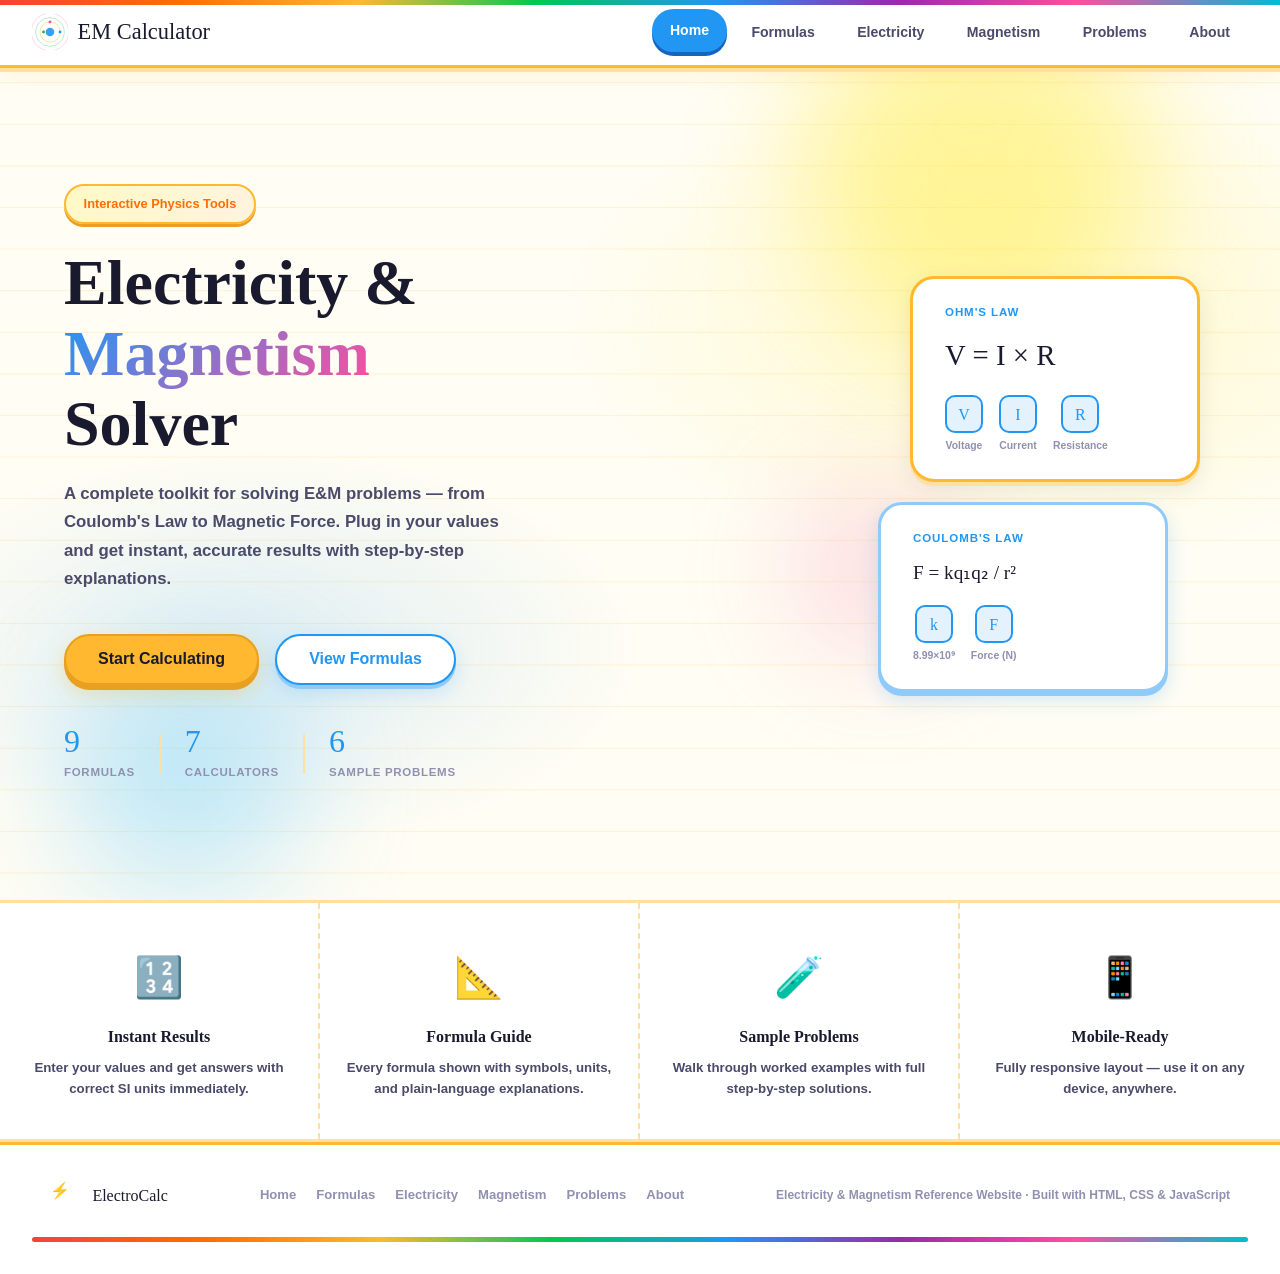
==== commit 8c2f3489: "Fix CSS and JavaScript asset paths" ====
--- a/index.html
+++ b/index.html
@@ -5,7 +5,7 @@
   <meta name="viewport" content="width=device-width, initial-scale=1.0" />
   <title>EMCAL - ELECTRICITY & MAGNETISM SOLVER </title>
   <link rel="icon" type="image/svg+xml" href="data:image/svg+xml,<svg xmlns='http://www.w3.org/2000/svg' viewBox='0 0 100 100'><circle cx='50' cy='50' r='12' fill='%232196f3' opacity='0.9'/><circle cx='50' cy='50' r='28' fill='none' stroke='%23ffb830' stroke-width='2' opacity='0.6'/><circle cx='50' cy='50' r='40' fill='none' stroke='%2300c853' stroke-width='2' opacity='0.4'/><circle cx='50' cy='50' r='52' fill='none' stroke='%23ff4d9e' stroke-width='2' opacity='0.3'/><circle cx='78' cy='50' r='4' fill='%232196f3'/><circle cx='32' cy='50' r='4' fill='%2300c853'/><circle cx='50' cy='22' r='4' fill='%23ff4d9e'/></svg>">
-  <link rel="stylesheet" href="style.css" />
+  <link rel="stylesheet" href="css/style.css" />
   <link href="https://fonts.googleapis.com/css2?family=Orbitron:wght@400;600;800&family=DM+Sans:ital,wght@0,300;0,400;0,500;1,300&family=JetBrains+Mono:wght@400;600&display=swap" rel="stylesheet" />
 </head>
 <body>
@@ -712,6 +712,6 @@
     </div>
   </footer>
 
-  <script src="script.js"></script>
+  <script src="js/script.js"></script>
 </body>
 </html>
--- a/css/style.css
+++ b/css/style.css
@@ -0,0 +1,1779 @@
+/* ElectroCalc — styles.css  |  Elementary Science Explorer Edition ✨ */
+
+/* ─── GOOGLE FONTS ─────────────────────────────────────────── */
+@import url('https://fonts.googleapis.com/css2?family=Fredoka+One&family=Nunito:wght@400;600;700;800;900&family=Patrick+Hand&display=swap');
+
+/* ─── DESIGN TOKENS ────────────────────────────────────────── */
+:root {
+  /* Bright, cheerful classroom palette */
+  --bg-base:        #fffdf4;
+  --bg-surface:     #fff8e6;
+  --bg-card:        #ffffff;
+  --bg-card-hover:  #fffbf0;
+  --border:         #ffe0a0;
+  --border-bright:  #ffb830;
+
+  /* Primary — sunshine yellow */
+  --accent:         #ffb830;
+  --accent-dim:     #e8a020;
+  --accent-glow:    rgba(255, 184, 48, 0.18);
+
+  /* Secondary — electric blue (science!) */
+  --accent-2:       #2196f3;
+  --accent-2-light: #e3f2fd;
+
+  /* Tertiary — science green */
+  --accent-3:       #00c853;
+  --accent-3-light: #e8f5e9;
+
+  /* Fun extras */
+  --pink:           #ff4d9e;
+  --pink-light:     #fce4ec;
+  --purple:         #9c27b0;
+  --purple-light:   #f3e5f5;
+  --orange:         #ff6d00;
+  --orange-light:   #fff3e0;
+  --red:            #f44336;
+  --teal:           #00bcd4;
+
+  /* Status */
+  --success:        #00c853;
+  --error:          #f44336;
+
+  /* Text */
+  --text-primary:   #1a1a2e;
+  --text-sec:       #4a4a6a;
+  --text-muted:     #9090b0;
+
+  /* Fonts */
+  --font-display:   'Fredoka One', cursive;
+  --font-body:      'Nunito', sans-serif;
+  --font-mono:      'Patrick Hand', cursive;
+
+  /* Layout */
+  --radius-sm:  10px;
+  --radius-md:  16px;
+  --radius-lg:  24px;
+  --radius-xl:  32px;
+  --navbar-h:   68px;
+  --transition: 0.22s cubic-bezier(0.34, 1.56, 0.64, 1);
+
+  /* Shadows — soft, playful */
+  --shadow-card:  0 4px 0 #ffe0a0, 0 8px 24px rgba(0,0,0,0.08);
+  --shadow-blue:  0 4px 0 #90caf9, 0 8px 20px rgba(33,150,243,0.2);
+  --shadow-green: 0 4px 0 #a5d6a7, 0 8px 20px rgba(0,200,83,0.2);
+  --shadow-pink:  0 4px 0 #f48fb1, 0 8px 20px rgba(255,77,158,0.2);
+  --shadow-btn:   0 5px 0 #e8a020, 0 8px 20px rgba(255,184,48,0.35);
+}
+
+/* ─── RESET & BASE ─────────────────────────────────────────── */
+*, *::before, *::after { box-sizing: border-box; margin: 0; padding: 0; }
+html { scroll-behavior: smooth; }
+
+body {
+  background: var(--bg-base);
+  color: var(--text-primary);
+  font-family: var(--font-body);
+  line-height: 1.7;
+  overflow-x: hidden;
+  /* notebook ruled lines */
+  background-image: linear-gradient(transparent calc(100% - 1px), #ffe8b0 100%);
+  background-size: 100% 2.6rem;
+}
+
+/* Floating science doodles */
+body::before {
+  content: 'âš¡ ðŸ"¬ âš—ï¸ ðŸ'¡ ðŸ§ª ðŸ"­ âš¡ ðŸ§² ðŸ'¡ âš—ï¸';
+  position: fixed;
+  top: 0; left: 0; right: 0;
+  font-size: 1.4rem;
+  letter-spacing: 3.5rem;
+  opacity: 0.06;
+  pointer-events: none;
+  z-index: 0;
+  padding: 1rem;
+  word-break: break-all;
+  line-height: 4rem;
+  overflow: hidden;
+  height: 100vh;
+  user-select: none;
+}
+
+::selection { background: #ffeb3b; color: var(--text-primary); }
+a { color: var(--accent-2); text-decoration: none; transition: all var(--transition); }
+a:hover { text-decoration: underline wavy; }
+
+::-webkit-scrollbar { width: 8px; }
+::-webkit-scrollbar-track { background: var(--bg-surface); }
+::-webkit-scrollbar-thumb { background: var(--accent); border-radius: 10px; }
+
+/* ─── NAVBAR ───────────────────────────────────────────────── */
+.navbar {
+  position: fixed; top: 0; left: 0; right: 0; height: var(--navbar-h);
+  background: #ffffff;
+  border-bottom: 3px solid var(--accent);
+  display: flex; align-items: center; justify-content: space-between;
+  padding: 0 2rem; z-index: 1000;
+  box-shadow: 0 4px 0 var(--border), 0 6px 20px rgba(255,184,48,0.15);
+}
+
+/* Rainbow top bar */
+.navbar::before {
+  content: '';
+  position: absolute; top: 0; left: 0; right: 0; height: 5px;
+  background: linear-gradient(90deg,
+    #f44336 0%, #ff6d00 14%, #ffb830 28%, #00c853 42%,
+    #2196f3 56%, #9c27b0 70%, #ff4d9e 84%, #00bcd4 100%
+  );
+}
+
+.nav-brand {
+  display: flex; align-items: center; gap: 0.6rem;
+  font-family: var(--font-display);
+  font-size: 1.4rem;
+  color: var(--text-primary);
+}
+.brand-icon {
+  width: 36px;
+  height: 36px;
+  animation: spinOrbit 3s linear infinite;
+}
+@keyframes spinOrbit {
+  from { transform: rotate(0deg) scale(1); }
+  to { transform: rotate(360deg) scale(1); }
+}
+
+.nav-links { display: flex; align-items: center; gap: 0.4rem; list-style: none; }
+.nav-link {
+  padding: 0.5rem 1rem;
+  border-radius: var(--radius-xl);
+  font-family: var(--font-body);
+  font-size: 0.88rem;
+  font-weight: 700;
+  color: var(--text-sec);
+  cursor: pointer;
+  transition: all var(--transition);
+  border: 2px solid transparent;
+  min-height: 40px;
+  display: flex;
+  align-items: center;
+}
+.nav-link:hover {
+  color: var(--accent-2);
+  background: var(--accent-2-light);
+  border-color: var(--accent-2);
+  transform: translateY(-2px);
+}
+.nav-link.active {
+  color: #fff;
+  background: var(--accent-2);
+  border-color: var(--accent-2);
+  box-shadow: 0 4px 0 #1565c0;
+  transform: translateY(-2px);
+}
+.nav-link.active::after { display: none; }
+
+.hamburger { display: none; flex-direction: column; gap: 5px; background: none; border: none; cursor: pointer; padding: 6px; }
+.hamburger span { display: block; width: 22px; height: 3px; background: var(--text-sec); border-radius: 3px; }
+
+/* ─── SECTIONS ─────────────────────────────────────────────── */
+.section { display: none; min-height: 100vh; padding-top: var(--navbar-h); animation: bounceIn 0.4s cubic-bezier(0.34,1.56,0.64,1) forwards; }
+.section.active { display: block; }
+
+@keyframes bounceIn {
+  from { opacity: 0; transform: translateY(30px) scale(0.97); }
+  to   { opacity: 1; transform: translateY(0) scale(1); }
+}
+
+.section-inner { max-width: 1180px; margin: 0 auto; padding: 3.5rem 2rem 6rem; position: relative; z-index: 1; }
+.section-header { text-align: center; margin-bottom: 3rem; }
+
+.section-badge {
+  display: inline-block;
+  padding: 0.35rem 1.1rem;
+  background: #fff9c4;
+  border: 2px solid #ffeb3b;
+  border-radius: var(--radius-xl);
+  font-family: var(--font-body);
+  font-size: 0.78rem;
+  font-weight: 800;
+  color: #f57f17;
+  letter-spacing: 0.06em;
+  text-transform: uppercase;
+  margin-bottom: 0.9rem;
+}
+
+.section-title {
+  font-family: var(--font-display);
+  font-size: clamp(2rem, 4.5vw, 3.2rem);
+  color: var(--text-primary);
+  margin-bottom: 0.75rem;
+  position: relative;
+  display: inline-block;
+}
+.section-title::after {
+  content: '';
+  position: absolute;
+  bottom: -6px; left: 10%; right: 10%;
+  height: 5px;
+  background: linear-gradient(90deg, var(--accent), var(--pink));
+  border-radius: 10px;
+}
+
+.section-sub {
+  color: var(--text-sec);
+  font-size: 1rem;
+  font-weight: 600;
+  max-width: 560px;
+  margin: 1rem auto 0;
+}
+
+/* ─── HERO ─────────────────────────────────────────────────── */
+.hero {
+  position: relative;
+  min-height: calc(100vh - var(--navbar-h));
+  display: grid;
+  grid-template-columns: 1fr 1fr;
+  align-items: center;
+  gap: 2rem;
+  padding: 3rem 4rem;
+  max-width: 1280px;
+  margin: 0 auto;
+  overflow: hidden;
+  z-index: 1;
+}
+
+.hero-bg { position: absolute; inset: 0; pointer-events: none; z-index: 0; }
+
+.grid-overlay {
+  position: absolute; inset: 0;
+  background-image:
+    radial-gradient(ellipse 60% 50% at 80% 30%, rgba(255,235,59,0.22) 0%, transparent 60%),
+    radial-gradient(ellipse 50% 40% at 20% 70%, rgba(33,150,243,0.14) 0%, transparent 60%);
+}
+
+.orb {
+  position: absolute; border-radius: 50%;
+  filter: blur(60px); opacity: 0.45;
+  animation: orbFloat 8s ease-in-out infinite;
+}
+.orb-1 { width: 350px; height: 350px; background: #ffeb3b; top: -80px; right: 10%; }
+.orb-2 { width: 240px; height: 240px; background: #81d4fa; bottom: 0; left: 5%; animation-delay: -3s; }
+.orb-3 { width: 160px; height: 160px; background: #f48fb1; bottom: 30%; right: 25%; animation-delay: -6s; opacity: 0.35; }
+@keyframes orbFloat { 0%,100%{transform:translateY(0)} 50%{transform:translateY(-20px)} }
+
+.hero-content { position: relative; z-index: 1; }
+
+.hero-badge {
+  display: inline-flex; align-items: center; gap: 0.5rem;
+  padding: 0.45rem 1.1rem;
+  background: linear-gradient(135deg, #fff9c4, #fff3e0);
+  border: 2.5px solid var(--accent);
+  border-radius: var(--radius-xl);
+  font-family: var(--font-body);
+  font-size: 0.8rem;
+  font-weight: 800;
+  color: var(--orange);
+  margin-bottom: 1.5rem;
+  box-shadow: 0 3px 0 var(--accent-dim);
+}
+
+.hero-title {
+  font-family: var(--font-display);
+  font-size: clamp(1.8rem, 5.5vw, 4rem);
+  line-height: 1.1;
+  margin-bottom: 1.25rem;
+  color: var(--text-primary);
+}
+.gradient-text {
+  background: linear-gradient(135deg, var(--accent-2), var(--pink));
+  -webkit-background-clip: text;
+  -webkit-text-fill-color: transparent;
+  background-clip: text;
+}
+
+.hero-sub {
+  color: var(--text-sec);
+  font-size: 1.05rem;
+  font-weight: 600;
+  max-width: 440px;
+  margin-bottom: 2.5rem;
+  line-height: 1.7;
+}
+
+.hero-actions { display: flex; gap: 1rem; flex-wrap: wrap; margin-bottom: 2.5rem; }
+
+/* ─── BUTTONS ──────────────────────────────────────────────── */
+.btn {
+  padding: clamp(0.7rem, 2vw, 0.9rem) clamp(1.2rem, 3vw, 2rem);
+  border-radius: var(--radius-xl);
+  font-family: var(--font-body);
+  font-size: clamp(0.85rem, 2vw, 1rem);
+  font-weight: 800;
+  cursor: pointer;
+  border: none;
+  transition: all var(--transition);
+  position: relative;
+  min-height: 44px;
+  display: inline-flex;
+  align-items: center;
+  justify-content: center;
+}
+.btn:active { transform: translateY(3px) !important; box-shadow: none !important; }
+
+.btn-primary {
+  background: var(--accent);
+  color: var(--text-primary);
+  box-shadow: var(--shadow-btn);
+  border: 2.5px solid var(--accent-dim);
+}
+.btn-primary:hover {
+  background: #ffca28;
+  transform: translateY(-4px);
+  box-shadow: 0 8px 0 var(--accent-dim), 0 12px 24px rgba(255,184,48,0.35);
+}
+
+.btn-ghost {
+  background: #ffffff;
+  color: var(--accent-2);
+  border: 2.5px solid var(--accent-2);
+  box-shadow: var(--shadow-blue);
+}
+.btn-ghost:hover {
+  background: var(--accent-2);
+  color: #fff;
+  transform: translateY(-4px);
+  box-shadow: 0 8px 0 #1565c0, 0 12px 24px rgba(33,150,243,0.3);
+}
+
+/* ─── HERO STATS ───────────────────────────────────────────── */
+.hero-stats { display: flex; align-items: center; gap: 1.5rem; }
+.stat-num {
+  display: block;
+  font-family: var(--font-display);
+  font-size: 2rem;
+  color: var(--accent-2);
+  line-height: 1;
+}
+.stat-label {
+  font-size: 0.72rem;
+  font-weight: 700;
+  color: var(--text-muted);
+  text-transform: uppercase;
+  letter-spacing: 0.06em;
+}
+.stat-divider { width: 2px; height: 40px; background: var(--border); border-radius: 2px; }
+
+/* ─── HERO VISUAL ──────────────────────────────────────────── */
+.hero-visual {
+  position: relative; z-index: 1;
+  display: flex; flex-direction: column; gap: 1.25rem;
+  align-items: flex-end; padding-right: 1rem;
+}
+.circuit-card {
+  background: #ffffff;
+  border: 3px solid var(--border-bright);
+  border-radius: var(--radius-lg);
+  padding: 1.5rem 2rem;
+  width: 290px;
+  box-shadow: var(--shadow-card);
+  animation: floatCard 6s ease-in-out infinite;
+}
+.card-2 {
+  animation-delay: -3s;
+  margin-right: 2rem;
+  border-color: #90caf9;
+  box-shadow: var(--shadow-blue);
+}
+@keyframes floatCard { 0%,100%{transform:translateY(0) rotate(-1deg)} 50%{transform:translateY(-10px) rotate(1deg)} }
+
+.circuit-label {
+  font-family: var(--font-body);
+  font-size: 0.72rem;
+  font-weight: 800;
+  text-transform: uppercase;
+  letter-spacing: 0.08em;
+  color: var(--accent-2);
+  margin-bottom: 0.5rem;
+}
+.circuit-formula {
+  font-family: var(--font-display);
+  font-size: 1.8rem;
+  color: var(--text-primary);
+  margin-bottom: 1rem;
+}
+.circuit-formula.small { font-size: 1.2rem; }
+.circuit-vars { display: flex; gap: 1rem; }
+.var { display: flex; flex-direction: column; align-items: center; gap: 4px; }
+.var-sym {
+  width: 38px; height: 38px;
+  background: var(--accent-2-light);
+  border: 2px solid var(--accent-2);
+  border-radius: var(--radius-sm);
+  display: flex; align-items: center; justify-content: center;
+  font-family: var(--font-display);
+  font-size: 1rem;
+  color: var(--accent-2);
+}
+.var-name { font-size: 0.65rem; font-weight: 700; color: var(--text-muted); }
+
+/* ─── FEATURES STRIP ───────────────────────────────────────── */
+.features {
+  display: grid;
+  grid-template-columns: repeat(4, 1fr);
+  gap: 0;
+  background: #ffffff;
+  border-top: 3px solid var(--border);
+  border-bottom: 3px solid var(--border);
+}
+.feature-card {
+  background: #ffffff;
+  padding: 2.5rem 1.5rem;
+  text-align: center;
+  border-right: 2px dashed var(--border);
+  transition: all var(--transition);
+  position: relative;
+}
+.feature-card:last-child { border-right: none; }
+.feature-card:nth-child(1):hover { background: #fff9c4; }
+.feature-card:nth-child(2):hover { background: var(--accent-2-light); }
+.feature-card:nth-child(3):hover { background: var(--accent-3-light); }
+.feature-card:nth-child(4):hover { background: var(--pink-light); }
+.feature-card:hover { transform: translateY(-4px); }
+
+.feature-icon {
+  font-size: 2.5rem;
+  margin-bottom: 0.75rem;
+  display: block;
+  animation: bounce 3s ease-in-out infinite;
+}
+.feature-card:nth-child(2) .feature-icon { animation-delay: -0.75s; }
+.feature-card:nth-child(3) .feature-icon { animation-delay: -1.5s; }
+.feature-card:nth-child(4) .feature-icon { animation-delay: -2.25s; }
+@keyframes bounce { 0%,100%{transform:translateY(0)} 50%{transform:translateY(-6px)} }
+
+.feature-card h3 { font-family: var(--font-display); font-size: 1rem; color: var(--text-primary); margin-bottom: 0.5rem; }
+.feature-card p { font-size: 0.83rem; font-weight: 600; color: var(--text-sec); line-height: 1.55; }
+
+/* ─── FORMULA CARDS ────────────────────────────────────────── */
+.formula-grid { display: grid; grid-template-columns: repeat(auto-fill, minmax(310px, 1fr)); gap: 1.5rem; }
+.formula-card {
+  background: #ffffff;
+  border: 3px solid var(--border-bright);
+  border-radius: var(--radius-lg);
+  padding: 1.75rem;
+  transition: all var(--transition);
+  position: relative;
+  overflow: hidden;
+}
+.formula-card:nth-child(6n+1) { border-color: var(--accent);  }
+.formula-card:nth-child(6n+2) { border-color: var(--accent-2); }
+.formula-card:nth-child(6n+3) { border-color: var(--accent-3); }
+.formula-card:nth-child(6n+4) { border-color: var(--pink);     }
+.formula-card:nth-child(6n+5) { border-color: var(--purple);   }
+.formula-card:nth-child(6n+6) { border-color: var(--teal);     }
+
+.formula-card::before {
+  content: '';
+  position: absolute; top: 0; left: 0; right: 0; height: 6px;
+}
+.formula-card:nth-child(6n+1)::before { background: var(--accent); }
+.formula-card:nth-child(6n+2)::before { background: var(--accent-2); }
+.formula-card:nth-child(6n+3)::before { background: var(--accent-3); }
+.formula-card:nth-child(6n+4)::before { background: var(--pink); }
+.formula-card:nth-child(6n+5)::before { background: var(--purple); }
+.formula-card:nth-child(6n+6)::before { background: var(--teal); }
+
+.formula-card:hover { transform: translateY(-5px) rotate(0.5deg); box-shadow: 0 12px 30px rgba(0,0,0,0.1); }
+
+.formula-topic {
+  font-family: var(--font-body);
+  font-size: 0.72rem;
+  font-weight: 800;
+  text-transform: uppercase;
+  letter-spacing: 0.1em;
+  color: var(--accent-2);
+  margin-bottom: 0.75rem;
+}
+.formula-eq {
+  font-family: var(--font-display);
+  font-size: 1.4rem;
+  color: var(--text-primary);
+  margin-bottom: 1.25rem;
+  padding: 0.7rem 1rem;
+  background: #fffde7;
+  border: 2px dashed #ffeb3b;
+  border-radius: var(--radius-md);
+}
+.formula-table { margin-bottom: 1.25rem; }
+.ft-row {
+  display: grid;
+  grid-template-columns: 45px 1fr auto;
+  gap: 0.5rem; align-items: center;
+  padding: 0.4rem 0;
+  border-bottom: 2px dashed #f5f5f5;
+  font-size: 0.83rem;
+}
+.ft-row:last-child { border-bottom: none; }
+.ft-sym { font-family: var(--font-display); font-size: 1rem; color: var(--accent-2); }
+.ft-desc { color: var(--text-sec); font-weight: 600; }
+.ft-unit { color: var(--text-muted); font-size: 0.75rem; font-weight: 700; }
+.formula-note {
+  font-family: var(--font-mono);
+  font-size: 0.82rem;
+  color: var(--text-sec);
+  background: var(--accent-3-light);
+  border-left: 4px solid var(--accent-3);
+  padding: 0.5rem 0.75rem;
+  border-radius: 0 var(--radius-sm) var(--radius-sm) 0;
+}
+
+/* ─── CALCULATORS ──────────────────────────────────────────── */
+.calc-grid { display: grid; grid-template-columns: repeat(auto-fill, minmax(340px, 1fr)); gap: 1.75rem; }
+.calc-card {
+  background: #ffffff;
+  border: 3px solid var(--border-bright);
+  border-radius: var(--radius-lg);
+  overflow: hidden;
+  transition: all var(--transition);
+  box-shadow: var(--shadow-card);
+}
+.calc-card:nth-child(odd)  { border-color: var(--accent);  box-shadow: 0 5px 0 var(--accent-dim), 0 8px 24px rgba(255,184,48,0.12); }
+.calc-card:nth-child(even) { border-color: var(--accent-2); box-shadow: var(--shadow-blue); }
+.calc-card:hover { transform: translateY(-6px) rotate(-0.5deg); }
+.wide-card { grid-column: 1 / -1; border-color: var(--accent-3) !important; box-shadow: var(--shadow-green) !important; }
+
+.calc-header { display: flex; align-items: flex-start; gap: 1rem; padding: 1.25rem 1.5rem 0; }
+.calc-icon { font-size: 2rem; line-height: 1; margin-top: 2px; animation: wiggle 3s ease-in-out infinite; }
+
+.calc-title {
+  font-family: var(--font-display);
+  font-size: 1.05rem;
+  color: var(--text-primary);
+  margin-bottom: 0.3rem;
+}
+.calc-formula-tag {
+  font-family: var(--font-display);
+  font-size: 0.8rem;
+  color: var(--accent-2);
+  background: var(--accent-2-light);
+  border: 2px solid var(--accent-2);
+  display: inline-block;
+  padding: 0.15rem 0.6rem;
+  border-radius: var(--radius-xl);
+}
+.calc-desc { font-size: 0.85rem; color: var(--text-sec); font-weight: 600; padding: 0.75rem 1.5rem 0; line-height: 1.6; }
+.calc-note { font-size: 0.78rem; color: var(--text-muted); font-weight: 600; }
+.calc-body { padding: 1.1rem 1.5rem 1.5rem; display: flex; flex-direction: column; gap: 1rem; }
+
+/* ─── INPUTS ───────────────────────────────────────────────── */
+.input-row { display: grid; grid-template-columns: repeat(auto-fill, minmax(175px, 1fr)); gap: 1rem; }
+.input-group { display: flex; flex-direction: column; gap: 0.4rem; }
+.input-group label { font-size: 0.8rem; font-weight: 800; color: var(--text-sec); display: flex; align-items: center; gap: 0.4rem; }
+.unit-tag {
+  background: var(--accent-2-light);
+  border: 1.5px solid var(--accent-2);
+  padding: 0.1rem 0.45rem;
+  border-radius: var(--radius-xl);
+  font-size: 0.68rem;
+  font-weight: 800;
+  color: var(--accent-2);
+}
+.optional { font-size: 0.68rem; color: var(--text-muted); font-style: italic; }
+
+input[type="number"] {
+  background: #fffde7;
+  border: 2.5px solid var(--border-bright);
+  border-radius: var(--radius-md);
+  padding: clamp(0.6rem, 2vw, 0.85rem) clamp(0.8rem, 2vw, 1rem);
+  color: var(--text-primary);
+  font-family: var(--font-body);
+  font-size: clamp(0.9rem, 2vw, 1rem);
+  font-weight: 700;
+  width: 100%;
+  transition: all var(--transition);
+  -moz-appearance: textfield;
+  min-height: 44px;
+}
+input[type="number"]::-webkit-inner-spin-button,
+input[type="number"]::-webkit-outer-spin-button { -webkit-appearance: none; }
+input[type="number"]:focus {
+  outline: none;
+  border-color: var(--accent-2);
+  background: var(--accent-2-light);
+  box-shadow: 0 0 0 4px rgba(33,150,243,0.12), 0 3px 0 var(--accent-2);
+  transform: scale(1.01);
+}
+input[type="number"]::placeholder { color: var(--text-muted); font-weight: 600; font-style: italic; }
+
+/* ─── METHOD TABS ──────────────────────────────────────────── */
+.method-tabs { display: flex; gap: 0.5rem; flex-wrap: wrap; }
+.method-tab {
+  padding: 0.4rem 1rem;
+  border-radius: var(--radius-xl);
+  font-size: 0.8rem;
+  font-weight: 800;
+  cursor: pointer;
+  border: 2px solid var(--border);
+  background: #ffffff;
+  color: var(--text-sec);
+  transition: all var(--transition);
+}
+.method-tab:hover { border-color: var(--accent-2); color: var(--accent-2); transform: translateY(-2px); }
+.method-tab.active { background: var(--accent-2); border-color: var(--accent-2); color: #fff; box-shadow: 0 4px 0 #1565c0; transform: translateY(-2px); }
+
+/* ─── CALCULATE BUTTON ─────────────────────────────────────── */
+.calc-btn {
+  padding: 0.75rem 1.6rem;
+  background: var(--accent-3);
+  color: #ffffff;
+  border: 2.5px solid #00a844;
+  border-radius: var(--radius-xl);
+  font-family: var(--font-body);
+  font-weight: 800;
+  font-size: 0.88rem;
+  cursor: pointer;
+  transition: all var(--transition);
+  align-self: flex-start;
+  box-shadow: var(--shadow-green);
+}
+.calc-btn:hover { background: #00e676; transform: translateY(-4px); box-shadow: 0 8px 0 #00a844, 0 12px 24px rgba(0,200,83,0.3); }
+.calc-btn:active { transform: translateY(1px); box-shadow: none; }
+
+/* ─── RESULT BOX ───────────────────────────────────────────── */
+.result-box {
+  display: none;
+  border-radius: var(--radius-md);
+  padding: 1.1rem 1.25rem;
+  font-size: 0.88rem;
+  line-height: 1.6;
+  animation: popIn 0.35s cubic-bezier(0.34,1.56,0.64,1) forwards;
+}
+@keyframes popIn { from{opacity:0;transform:scale(0.8)} to{opacity:1;transform:scale(1)} }
+
+.result-box.success {
+  display: block;
+  background: linear-gradient(135deg, #e8f5e9, #f1f8e9);
+  border: 3px solid var(--accent-3);
+  box-shadow: var(--shadow-green);
+}
+.result-box.error {
+  display: block;
+  background: #fce4ec;
+  border: 3px solid var(--red);
+  color: var(--red);
+}
+
+.result-value {
+  font-family: var(--font-display);
+  font-size: 2.2rem;
+  color: var(--accent-3);
+  display: block;
+  margin-bottom: 0.4rem;
+}
+.result-label { font-size: 0.72rem; font-weight: 800; text-transform: uppercase; letter-spacing: 0.08em; color: var(--text-muted); margin-bottom: 0.25rem; }
+.result-explain { font-size: 0.82rem; font-weight: 600; color: var(--text-sec); margin-top: 0.5rem; }
+.result-steps { margin-top: 0.75rem; }
+.result-steps li {
+  list-style: none;
+  font-family: var(--font-mono);
+  font-size: 0.82rem;
+  color: var(--text-sec);
+  padding: 0.25rem 0;
+  border-bottom: 1px dashed rgba(0,0,0,0.07);
+}
+.result-steps li::before { content: 'check '; color: var(--accent-3); font-family: var(--font-body); font-weight: 800; }
+
+/* ─── SERIES & PARALLEL ────────────────────────────────────── */
+.circuit-diagram-wrap {
+  background: #fffde7;
+  border: 2.5px dashed var(--accent);
+  border-radius: var(--radius-md);
+  overflow: hidden;
+  padding: 0.5rem;
+}
+#sp-diagram { width: 100%; height: auto; display: block; }
+.sp-supply-row { display: flex; align-items: flex-start; gap: 1.25rem; flex-wrap: wrap; }
+.sp-resistors-label { font-size: 0.8rem; font-weight: 800; color: var(--text-sec); text-transform: uppercase; letter-spacing: 0.06em; }
+.text-accent { color: var(--accent-2); }
+.sp-resistors-grid { display: grid; grid-template-columns: repeat(auto-fill, minmax(160px, 1fr)); gap: 0.85rem; }
+.sp-r-slot { display: flex; flex-direction: column; gap: 0.35rem; }
+.sp-r-slot label { font-size: 0.78rem; font-weight: 800; color: var(--text-sec); display: flex; align-items: center; gap: 0.35rem; }
+.sp-r-badge {
+  display: inline-flex; align-items: center; justify-content: center;
+  width: 22px; height: 22px;
+  background: var(--accent-2);
+  border-radius: 6px;
+  font-family: var(--font-display); font-size: 0.65rem; color: #fff;
+}
+
+.sp-add-remove { display: flex; gap: 0.6rem; }
+.sp-ctrl-btn {
+  padding: 0.45rem 1rem;
+  border-radius: var(--radius-xl);
+  font-family: var(--font-body); font-size: 0.8rem; font-weight: 800;
+  cursor: pointer;
+  border: 2px solid var(--border-bright);
+  background: #fff; color: var(--text-sec);
+  transition: all var(--transition);
+}
+.sp-ctrl-btn:hover { border-color: var(--accent-2); color: var(--accent-2); background: var(--accent-2-light); transform: translateY(-2px); }
+.sp-ctrl-danger { border-color: #ffcdd2; color: var(--red); }
+.sp-ctrl-danger:hover { border-color: var(--red); background: #fce4ec; transform: translateY(-2px); }
+.sp-ctrl-btn:disabled { opacity: 0.35; cursor: not-allowed; pointer-events: none; }
+
+.sp-breakdown { border: 2.5px solid var(--border); border-radius: var(--radius-md); overflow: hidden; animation: popIn 0.35s cubic-bezier(0.34,1.56,0.64,1) forwards; }
+.sp-breakdown-title { padding: 0.75rem 1.1rem; background: var(--accent-2-light); border-bottom: 2px solid var(--accent-2); font-size: 0.75rem; font-weight: 800; text-transform: uppercase; letter-spacing: 0.08em; color: var(--accent-2); }
+.sp-breakdown table { width: 100%; border-collapse: collapse; font-size: 0.83rem; }
+.sp-breakdown thead th { padding: 0.6rem 1rem; text-align: left; font-size: 0.72rem; font-weight: 800; text-transform: uppercase; letter-spacing: 0.07em; color: var(--text-muted); border-bottom: 2px solid var(--border); background: var(--bg-surface); }
+.sp-breakdown tbody td { padding: 0.65rem 1rem; font-weight: 700; color: var(--text-sec); border-bottom: 1px dashed var(--border); }
+.sp-breakdown tbody tr:last-child td { border-bottom: none; }
+.sp-breakdown tbody tr:hover td { background: #fffde7; }
+.sp-breakdown .td-name { color: var(--accent-2); font-weight: 800; }
+.sp-breakdown .td-total { color: var(--success); font-weight: 800; }
+.sp-breakdown tfoot td { padding: 0.75rem 1rem; font-weight: 800; color: var(--success); background: var(--accent-3-light); border-top: 2px solid var(--accent-3); }
+
+.sp-wire        { stroke: #ccc; stroke-width: 2; fill: none; }
+.sp-wire-live   { stroke: var(--accent); stroke-width: 2.5; fill: none; }
+.sp-resistor-body { fill: #fff9c4; stroke: var(--accent); stroke-width: 2; rx: 4; }
+.sp-resistor-label { fill: var(--text-primary); font-family: 'Fredoka One', cursive; font-size: 10px; text-anchor: middle; }
+.sp-voltage-label  { fill: var(--accent-3); font-family: 'Fredoka One', cursive; font-size: 9px; text-anchor: middle; }
+.sp-source { fill: none; stroke: var(--accent-2); stroke-width: 2; }
+
+/* ─── SAMPLE PROBLEMS ──────────────────────────────────────── */
+.problems-grid { display: grid; grid-template-columns: repeat(auto-fill, minmax(340px, 1fr)); gap: 1.75rem; }
+.problem-card {
+  background: #fff;
+  border: 3px solid var(--border-bright);
+  border-radius: var(--radius-lg);
+  overflow: hidden;
+  transition: all var(--transition);
+  box-shadow: var(--shadow-card);
+}
+.problem-card:nth-child(2) { border-color: var(--accent-2); box-shadow: var(--shadow-blue); }
+.problem-card:nth-child(3) { border-color: var(--pink);     box-shadow: var(--shadow-pink); }
+.problem-card:hover { transform: translateY(-5px) rotate(0.5deg); box-shadow: 0 12px 30px rgba(0,0,0,0.1); }
+
+.prob-header { display: flex; justify-content: space-between; align-items: center; padding: 0.85rem 1.5rem; background: #fffde7; border-bottom: 2px dashed var(--border); }
+.prob-tag { font-size: 0.75rem; font-weight: 800; text-transform: uppercase; letter-spacing: 0.08em; color: var(--orange); }
+.prob-num { font-size: 0.75rem; font-weight: 700; color: var(--text-muted); }
+.prob-question { padding: 1.25rem 1.5rem; font-size: 0.92rem; font-weight: 600; color: var(--text-primary); line-height: 1.7; border-bottom: 2px dashed var(--border); }
+.prob-solution { padding: 1.25rem 1.5rem; }
+.sol-step { display: flex; gap: 0.9rem; align-items: flex-start; padding: 0.5rem 0; border-bottom: 1px dashed rgba(0,0,0,0.08); font-size: 0.83rem; }
+.step-num { font-size: 0.7rem; font-weight: 800; text-transform: uppercase; color: var(--text-muted); min-width: 56px; padding-top: 2px; letter-spacing: 0.05em; }
+.sol-step span:last-child { color: var(--text-sec); font-weight: 600; }
+.mono { font-family: var(--font-mono); font-size: 0.85rem; color: var(--text-primary); line-height: 1.7; }
+.sol-answer { margin-top: 1rem; padding: 0.75rem 1rem; background: var(--accent-3-light); border: 2.5px solid var(--accent-3); border-radius: var(--radius-md); font-size: 0.88rem; font-weight: 800; color: #1b5e20; }
+
+/* ─── ABOUT ────────────────────────────────────────────────── */
+
+/* Stack: project info card on top, team grid below — full width */
+.about-wrapper {
+  display: flex;
+  flex-direction: column;
+  gap: 2.5rem;
+}
+
+/* Project info: horizontal layout — text left, tech+refs right */
+.about-project {
+  background: #fff;
+  border: 3px solid var(--border-bright);
+  border-radius: var(--radius-lg);
+  padding: 2rem 2.5rem;
+  box-shadow: var(--shadow-card);
+  display: grid;
+  grid-template-columns: 1fr 1fr;
+  gap: 2rem;
+  align-items: start;
+}
+.about-project h3 {
+  font-family: var(--font-display);
+  font-size: 1.3rem;
+  color: var(--accent-2);
+  margin-bottom: 0.85rem;
+  grid-column: 1 / -1;      /* title spans both columns */
+}
+.about-project p {
+  font-size: 0.9rem;
+  color: var(--text-sec);
+  font-weight: 600;
+  line-height: 1.75;
+  margin-bottom: 0;
+}
+.tech-stack { display: flex; flex-wrap: wrap; gap: 0.5rem; margin-bottom: 1.25rem; }
+.tech-item {
+  padding: 0.3rem 0.85rem;
+  background: var(--purple-light);
+  border: 2px solid var(--purple);
+  border-radius: var(--radius-xl);
+  font-size: 0.75rem;
+  font-weight: 800;
+  color: var(--purple);
+}
+.references h4 {
+  font-size: 0.78rem;
+  font-weight: 800;
+  text-transform: uppercase;
+  letter-spacing: 0.07em;
+  color: var(--text-muted);
+  margin-bottom: 0.75rem;
+}
+.references ul { list-style: none; }
+.references li {
+  font-size: 0.82rem;
+  font-weight: 600;
+  color: var(--text-sec);
+  padding: 0.35rem 0;
+  border-bottom: 2px dashed var(--border);
+}
+
+/* ── Team section label ── */
+.team-section-label {
+  text-align: center;
+  font-family: var(--font-display);
+  font-size: 1.5rem;
+  color: var(--text-primary);
+  margin-bottom: 0.25rem;
+  position: relative;
+  display: inline-block;
+  left: 50%;
+  transform: translateX(-50%);
+}
+.team-section-label::after {
+  content: '';
+  display: block;
+  height: 4px;
+  background: linear-gradient(90deg, var(--accent), var(--pink), var(--accent-2));
+  border-radius: 10px;
+  margin-top: 6px;
+}
+.team-section-sub {
+  text-align: center;
+  font-size: 0.88rem;
+  font-weight: 600;
+  color: var(--text-muted);
+  margin-bottom: 1.75rem;
+}
+
+/* ── 3×2 team grid — full section width, equal cards ── */
+.team-grid {
+  display: grid;
+  grid-template-columns: repeat(3, 1fr);
+  gap: 1.5rem;
+}
+
+.member-card {
+  background: #fff;
+  border: 3px solid var(--border-bright);
+  border-radius: var(--radius-lg);
+  padding: 2rem 1.5rem 1.75rem;
+  text-align: center;
+  transition: all var(--transition);
+  box-shadow: var(--shadow-card);
+  display: flex;
+  flex-direction: column;
+  align-items: center;
+  /* equal height for all cards */
+  min-height: 280px;
+}
+
+/* Unique border + shadow per card */
+.member-card:nth-child(1) { border-color: var(--accent);  box-shadow: 0 5px 0 var(--accent-dim), 0 10px 24px rgba(255,184,48,0.15); }
+.member-card:nth-child(2) { border-color: var(--accent-2); box-shadow: var(--shadow-blue); }
+.member-card:nth-child(3) { border-color: var(--pink);     box-shadow: var(--shadow-pink); }
+.member-card:nth-child(4) { border-color: var(--accent-3); box-shadow: var(--shadow-green); }
+.member-card:nth-child(5) { border-color: var(--purple);   box-shadow: 0 5px 0 #6a1b9a, 0 10px 24px rgba(156,39,176,0.15); }
+.member-card:nth-child(6) { border-color: var(--teal);     box-shadow: 0 5px 0 #00838f, 0 10px 24px rgba(0,188,212,0.15); }
+
+.member-card:hover { transform: translateY(-6px) rotate(-1deg); }
+
+/* Colorful top ribbon per card */
+.member-card::before {
+  content: '';
+  position: absolute;
+  top: 0; left: 0; right: 0; height: 5px;
+  border-radius: var(--radius-lg) var(--radius-lg) 0 0;
+}
+.member-card { position: relative; overflow: hidden; }
+.member-card:nth-child(1)::before { background: var(--accent); }
+.member-card:nth-child(2)::before { background: var(--accent-2); }
+.member-card:nth-child(3)::before { background: var(--pink); }
+.member-card:nth-child(4)::before { background: var(--accent-3); }
+.member-card:nth-child(5)::before { background: var(--purple); }
+.member-card:nth-child(6)::before { background: var(--teal); }
+
+/* Avatar photo */
+.member-avatar {
+  width: 100px;
+  height: 100px;
+  border-radius: 50%;
+  object-fit: cover;
+  margin-bottom: 1rem;
+  display: block;
+  border: 4px solid var(--border-bright);
+  box-shadow: 0 4px 0 var(--border), 0 8px 20px rgba(0,0,0,0.1);
+  transition: all var(--transition);
+  flex-shrink: 0;
+}
+.member-card:nth-child(1) .member-avatar { border-color: var(--accent);  box-shadow: 0 4px 0 var(--accent-dim); }
+.member-card:nth-child(2) .member-avatar { border-color: var(--accent-2); box-shadow: 0 4px 0 #1565c0; }
+.member-card:nth-child(3) .member-avatar { border-color: var(--pink);     box-shadow: 0 4px 0 #880e4f; }
+.member-card:nth-child(4) .member-avatar { border-color: var(--accent-3); box-shadow: 0 4px 0 #00a844; }
+.member-card:nth-child(5) .member-avatar { border-color: var(--purple);   box-shadow: 0 4px 0 #6a1b9a; }
+.member-card:nth-child(6) .member-avatar { border-color: var(--teal);     box-shadow: 0 4px 0 #00838f; }
+.member-card:hover .member-avatar { transform: scale(1.1) rotate(-3deg); }
+
+.member-name {
+  font-family: var(--font-display);
+  font-size: 1.1rem;
+  color: var(--text-primary);
+  margin-bottom: 0.3rem;
+}
+
+/* Role badge pill */
+.member-role {
+  display: inline-block;
+  font-size: 0.68rem;
+  font-weight: 800;
+  text-transform: uppercase;
+  letter-spacing: 0.08em;
+  padding: 0.25rem 0.8rem;
+  border-radius: var(--radius-xl);
+  margin-bottom: 0.85rem;
+}
+.member-card:nth-child(1) .member-role { background: #fff9c4; color: var(--orange);   border: 2px solid var(--accent); }
+.member-card:nth-child(2) .member-role { background: var(--accent-2-light); color: var(--accent-2); border: 2px solid var(--accent-2); }
+.member-card:nth-child(3) .member-role { background: var(--pink-light);    color: var(--pink);     border: 2px solid var(--pink); }
+.member-card:nth-child(4) .member-role { background: var(--accent-3-light); color: #1b5e20;        border: 2px solid var(--accent-3); }
+.member-card:nth-child(5) .member-role { background: var(--purple-light);  color: var(--purple);   border: 2px solid var(--purple); }
+.member-card:nth-child(6) .member-role { background: #e0f7fa;              color: #00697a;         border: 2px solid var(--teal); }
+
+.member-desc {
+  font-size: 0.82rem;
+  color: var(--text-sec);
+  font-weight: 600;
+  line-height: 1.6;
+  flex-grow: 1;
+}
+
+/* ─── FOOTER ───────────────────────────────────────────────── */
+.footer { background: #ffffff; border-top: 3px solid var(--border-bright); padding: 2rem; }
+.footer::after { content: ''; display: block; height: 5px; margin-top: 1.5rem; background: linear-gradient(90deg, #f44336, #ff6d00, #ffb830, #00c853, #2196f3, #9c27b0, #ff4d9e, #00bcd4); border-radius: 10px; }
+.footer-inner { max-width: 1180px; margin: 0 auto; display: flex; align-items: center; justify-content: space-between; flex-wrap: wrap; gap: 1rem; }
+.footer-brand { display: flex; align-items: center; gap: 0.4rem; font-family: var(--font-display); font-size: 1rem; color: var(--text-primary); }
+.footer-links { display: flex; gap: 1.25rem; flex-wrap: wrap; }
+.footer-links a { font-size: 0.82rem; font-weight: 700; color: var(--text-muted); transition: all var(--transition); }
+.footer-links a:hover { color: var(--accent-2); transform: translateY(-2px); display: inline-block; }
+.footer-note { font-size: 0.75rem; font-weight: 600; color: var(--text-muted); }
+
+/* ─── RESPONSIVE ───────────────────────────────────────────── */
+/* Extra-large screens (desktops) */
+@media (min-width: 1440px) {
+  .section-inner { max-width: 1400px; padding: 4rem 3rem 6rem; }
+  .hero { padding: 4rem 5rem; gap: 3rem; }
+  .btn, .btn-primary, .btn-ghost { padding: 1rem 2rem; font-size: 1rem; }
+}
+
+/* Large screens & tablets */
+@media (max-width: 1024px) {
+  .hero { grid-template-columns: 1fr; padding: 3rem 2rem; text-align: center; }
+  .hero-content { display: flex; flex-direction: column; align-items: center; }
+  .hero-visual { display: none; }
+  .hero-stats { justify-content: center; }
+  .about-project { grid-template-columns: 1fr; }
+  .section-inner { padding: 3rem 2rem 5rem; }
+}
+/* TABLETS & MEDIUM SCREENS */
+@media (max-width: 900px) {
+  :root { --navbar-h: 65px; }
+  .section-inner { padding: 2.5rem 1.5rem 4.5rem; }
+  .hero-title { font-size: clamp(2rem, 6vw, 3.5rem); }
+  .section-title { font-size: clamp(1.8rem, 5vw, 3rem); }
+  .features { grid-template-columns: 1fr 1fr; }
+  .team-grid { grid-template-columns: repeat(2, 1fr); gap: 1.5rem; }
+  .input-row { grid-template-columns: 1fr 1fr; }
+  .sp-resistors-grid { grid-template-columns: 1fr 1fr; }
+}
+
+/* MOBILE — 768px and below */
+@media (max-width: 480px) {
+  .features { grid-template-columns: 1fr; }
+  .hero-actions { flex-direction: column; }
+  .input-row { grid-template-columns: 1fr; }
+  .sp-resistors-grid { grid-template-columns: 1fr; }
+  .sp-supply-row { flex-direction: column; }
+  .team-grid { grid-template-columns: 1fr; }
+}
+/* ─────────────────────────────────────────
+   RESPONSIVE FIXES — CLEAN MOBILE UI
+───────────────────────────────────────── */
+
+/* TABLETS */
+@media (max-width: 1024px) {
+
+  .hero {
+    grid-template-columns: 1fr;
+    text-align: center;
+    padding: 2.5rem 1.5rem;
+    gap: 2rem;
+  }
+
+  .hero-content {
+    display: flex;
+    flex-direction: column;
+    align-items: center;
+  }
+
+  .hero-sub {
+    max-width: 100%;
+  }
+
+  .hero-actions {
+    justify-content: center;
+  }
+
+  .hero-stats {
+    justify-content: center;
+    flex-wrap: wrap;
+  }
+
+  /* HIDE FLOATING VISUALS ON SMALLER DEVICES */
+  .hero-visual {
+    display: none;
+  }
+
+  .about-project {
+    grid-template-columns: 1fr;
+  }
+
+  .section-inner {
+    padding: 3rem 1.5rem 5rem;
+  }
+}
+
+
+/* MOBILE — 768px and below */
+@media (max-width: 768px) {
+  :root {
+    --navbar-h: 62px;
+    --radius-xl: 24px;
+  }
+
+  html, body {
+    font-size: 16px;
+  }
+
+  body {
+    background-size: 100% 2.2rem;
+  }
+
+  /* Navbar optimizations */
+  .navbar {
+    padding: 0 1rem;
+    height: var(--navbar-h);
+  }
+
+  .nav-brand {
+    font-size: 1.1rem;
+    gap: 0.4rem;
+  }
+
+  .brand-icon {
+    font-size: 1.5rem;
+  }
+
+  /* Mobile hamburger menu */
+  .hamburger {
+    display: flex;
+    flex-direction: column;
+    gap: 5px;
+  }
+
+  .hamburger span {
+    width: 24px;
+    height: 3px;
+    transition: all 0.3s ease;
+  }
+
+  .nav-links {
+    position: fixed;
+    top: var(--navbar-h);
+    left: 0;
+    right: 0;
+
+    background: rgba(255, 255, 255, 0.98);
+    backdrop-filter: blur(12px);
+
+    flex-direction: column;
+    align-items: stretch;
+
+    gap: 0.25rem;
+    padding: 1rem;
+
+    border-bottom: 3px solid var(--border-bright);
+    box-shadow: 0 10px 20px rgba(0, 0, 0, 0.08);
+
+    transform: translateY(-120%);
+    transition: transform 0.3s ease;
+
+    z-index: 999;
+    max-height: calc(100vh - var(--navbar-h));
+    overflow-y: auto;
+  }
+
+  .nav-links.open {
+    transform: translateY(0);
+  }
+
+  .nav-link {
+    padding: 0.75rem 1.2rem;
+    width: 100%;
+    text-align: left;
+    border-radius: 16px;
+    display: block;
+    min-height: 44px;
+    display: flex;
+    align-items: center;
+  }
+
+  /* Hero section */
+  .hero {
+    grid-template-columns: 1fr;
+    min-height: auto;
+    padding: 1.5rem 1rem 2rem;
+    text-align: center;
+    gap: 2rem;
+  }
+
+  .hero-content {
+    display: flex;
+    flex-direction: column;
+    align-items: center;
+  }
+
+  .hero-badge {
+    font-size: 0.75rem;
+    padding: 0.4rem 1rem;
+  }
+
+  .hero-title {
+    font-size: clamp(1.8rem, 10vw, 2.8rem);
+    line-height: 1.2;
+    margin-bottom: 1rem;
+  }
+
+  .hero-sub {
+    font-size: 0.95rem;
+    max-width: 100%;
+    line-height: 1.6;
+    margin-bottom: 2rem;
+  }
+
+  .hero-actions {
+    width: 100%;
+    flex-direction: column;
+    align-items: center;
+    gap: 1rem;
+  }
+
+  .btn,
+  .btn-primary,
+  .btn-ghost {
+    width: 100%;
+    max-width: 320px;
+    padding: 0.8rem 1.5rem;
+    font-size: 0.95rem;
+    text-align: center;
+    min-height: 44px;
+    display: flex;
+    align-items: center;
+    justify-content: center;
+  }
+
+  .hero-stats {
+    gap: 1rem;
+    justify-content: center;
+    flex-wrap: wrap;
+    width: 100%;
+  }
+
+  .stat-num {
+    font-size: 1.6rem;
+  }
+
+  .stat-label {
+    font-size: 0.68rem;
+  }
+
+  .hero-visual {
+    display: none;
+  }
+
+  /* Features section */
+  .features {
+    grid-template-columns: 1fr;
+  }
+
+  .feature-card {
+    padding: 1.5rem 1.2rem;
+    border-right: none;
+    border-bottom: 2px dashed var(--border);
+  }
+
+  .feature-card:last-child {
+    border-bottom: none;
+  }
+
+  .feature-icon {
+    font-size: 2rem;
+  }
+
+  .feature-card h3 {
+    font-size: 0.95rem;
+    margin-bottom: 0.5rem;
+  }
+
+  .feature-card p {
+    font-size: 0.82rem;
+  }
+
+  /* Grid adjustments */
+  .formula-grid,
+  .calc-grid,
+  .problems-grid {
+    grid-template-columns: 1fr;
+    gap: 1.5rem;
+  }
+
+  .team-grid {
+    grid-template-columns: 1fr;
+    gap: 1.25rem;
+  }
+
+  .input-row {
+    grid-template-columns: 1fr;
+    gap: 1rem;
+  }
+
+  .sp-resistors-grid {
+    grid-template-columns: 1fr;
+    gap: 0.85rem;
+  }
+
+  .sp-supply-row {
+    flex-direction: column;
+    gap: 1.2rem;
+  }
+
+  .wide-card {
+    grid-column: auto;
+  }
+
+  /* Card improvements */
+  .formula-card,
+  .calc-card,
+  .problem-card,
+  .member-card,
+  .about-project {
+    padding: 1.5rem 1.2rem;
+    border-radius: 16px;
+    width: 100%;
+  }
+
+  .member-card {
+    min-height: auto;
+    padding: 1.5rem 1rem;
+  }
+
+  .formula-eq {
+    font-size: 1.1rem;
+    overflow-x: auto;
+  }
+
+  .result-value {
+    font-size: 1.8rem;
+    margin-bottom: 0.3rem;
+  }
+
+  .section-title {
+    font-size: clamp(1.6rem, 8vw, 2.5rem);
+    margin-bottom: 1.5rem;
+  }
+
+  .section-sub {
+    font-size: 0.92rem;
+    margin-bottom: 2rem;
+  }
+
+  .section-inner {
+    padding: 2.5rem 1rem 4rem;
+  }
+
+  /* Calculator improvements */
+  .calc-header {
+    flex-direction: column;
+    align-items: flex-start;
+    gap: 0.6rem;
+  }
+
+  .calc-title {
+    font-size: 1rem;
+  }
+
+  .calc-body {
+    padding: 1rem 1.2rem;
+  }
+
+  .calc-btn {
+    width: 100%;
+    text-align: center;
+    padding: 0.8rem 1.5rem;
+    min-height: 44px;
+  }
+
+  /* Input field improvements */
+  input[type="number"] {
+    font-size: 16px;
+    padding: 0.8rem 1rem;
+    min-height: 44px;
+  }
+
+  /* Footer improvements */
+  .footer {
+    padding: 2rem 1rem;
+  }
+
+  .footer-inner {
+    flex-direction: column;
+    text-align: center;
+    gap: 1.5rem;
+  }
+
+  .footer-links {
+    justify-content: center;
+    gap: 1rem;
+    flex-wrap: wrap;
+  }
+
+  .footer-brand {
+    font-size: 1rem;
+  }
+
+  .about-project {
+    grid-template-columns: 1fr;
+  }
+}
+
+
+/* SMALL PHONES — 480px and below */
+@media (max-width: 480px) {
+  :root {
+    --navbar-h: 58px;
+    --radius-lg: 16px;
+  }
+
+  body::before {
+    font-size: 1rem;
+    letter-spacing: 2rem;
+    opacity: 0.04;
+  }
+
+  .navbar {
+    padding: 0 0.8rem;
+    height: var(--navbar-h);
+  }
+
+  .nav-brand {
+    font-size: 1rem;
+    gap: 0.3rem;
+  }
+
+  .brand-icon {
+    font-size: 1.4rem;
+  }
+
+  .hamburger span {
+    width: 20px;
+    height: 2.5px;
+  }
+
+  .hero {
+    padding: 1.2rem 0.8rem 1.8rem;
+    gap: 1.5rem;
+  }
+
+  .hero-badge {
+    font-size: 0.7rem;
+    padding: 0.3rem 0.9rem;
+  }
+
+  .hero-title {
+    font-size: clamp(1.5rem, 9vw, 2.2rem);
+    line-height: 1.15;
+    margin-bottom: 0.8rem;
+  }
+
+  .hero-sub {
+    font-size: 0.88rem;
+    line-height: 1.6;
+    margin-bottom: 1.5rem;
+  }
+
+  .btn,
+  .btn-primary,
+  .btn-ghost,
+  .calc-btn {
+    font-size: 0.85rem;
+    padding: 0.7rem 1.2rem;
+    max-width: 100%;
+    min-height: 42px;
+  }
+
+  .hero-actions {
+    gap: 0.8rem;
+  }
+
+  .hero-stats {
+    flex-direction: column;
+    gap: 0.8rem;
+    width: 100%;
+  }
+
+  .stat-num {
+    font-size: 1.4rem;
+  }
+
+  .stat-divider {
+    display: none;
+  }
+
+  .features {
+    grid-template-columns: 1fr;
+  }
+
+  .feature-card {
+    padding: 1.2rem 1rem;
+  }
+
+  .feature-icon {
+    font-size: 1.8rem;
+  }
+
+  .feature-card h3 {
+    font-size: 0.9rem;
+  }
+
+  .feature-card p {
+    font-size: 0.78rem;
+  }
+
+  .section-title {
+    font-size: clamp(1.4rem, 7vw, 2rem);
+  }
+
+  .section-sub {
+    font-size: 0.88rem;
+    margin-bottom: 1.5rem;
+  }
+
+  .section-inner {
+    padding: 2rem 0.8rem 3.5rem;
+  }
+
+  .section-header {
+    margin-bottom: 2rem;
+  }
+
+  .formula-card,
+  .calc-card,
+  .problem-card,
+  .member-card,
+  .about-project {
+    padding: 1.2rem 1rem;
+    border-radius: 14px;
+  }
+
+  .formula-eq {
+    font-size: 1rem;
+    margin-bottom: 0.8rem;
+  }
+
+  .result-value {
+    font-size: 1.6rem;
+  }
+
+  .result-label {
+    font-size: 0.68rem;
+  }
+
+  .calc-header {
+    flex-direction: column;
+    align-items: flex-start;
+    gap: 0.5rem;
+  }
+
+  .calc-icon {
+    font-size: 1.6rem;
+  }
+
+  .calc-title {
+    font-size: 0.95rem;
+  }
+
+  .calc-body {
+    padding: 0.8rem 1rem;
+    gap: 0.8rem;
+  }
+
+  .input-group label {
+    font-size: 0.75rem;
+  }
+
+  input[type="number"] {
+    font-size: 16px;
+    padding: 0.7rem 0.9rem;
+    min-height: 42px;
+  }
+
+  .prob-question,
+  .prob-solution {
+    padding: 0.9rem 1rem;
+  }
+
+  .member-card {
+    min-height: auto;
+  }
+
+  .member-avatar {
+    width: 80px;
+    height: 80px;
+  }
+
+  .member-name {
+    font-size: 1rem;
+  }
+
+  .footer {
+    padding: 1.5rem 0.8rem;
+  }
+
+  .footer-inner {
+    gap: 1.2rem;
+  }
+
+  .footer-brand {
+    font-size: 0.95rem;
+  }
+
+  .footer-links a {
+    font-size: 0.78rem;
+  }
+
+  .footer-note {
+    font-size: 0.72rem;
+  }
+}
+
+
+/* ULTRA SMALL DEVICES — 360px and below */
+@media (max-width: 360px) {
+  :root {
+    --navbar-h: 56px;
+    --radius-md: 12px;
+    --radius-lg: 14px;
+  }
+
+  .nav-brand {
+    font-size: 0.95rem;
+  }
+
+  .brand-icon {
+    font-size: 1.3rem;
+  }
+
+  .hero-title {
+    font-size: 1.4rem;
+    line-height: 1.1;
+  }
+
+  .hero-sub {
+    font-size: 0.82rem;
+  }
+
+  .section-title {
+    font-size: 1.3rem;
+  }
+
+  .section-sub {
+    font-size: 0.85rem;
+  }
+
+  .btn,
+  .btn-primary,
+  .btn-ghost {
+    font-size: 0.8rem;
+    padding: 0.65rem 1rem;
+  }
+
+  .formula-eq {
+    font-size: 0.95rem;
+  }
+
+  .circuit-formula {
+    font-size: 1.2rem;
+  }
+
+  .result-value {
+    font-size: 1.4rem;
+  }
+
+  .feature-icon {
+    font-size: 1.5rem;
+  }
+
+  .feature-card h3 {
+    font-size: 0.85rem;
+  }
+
+  .feature-card p {
+    font-size: 0.75rem;
+  }
+
+  .member-avatar {
+    width: 70px;
+    height: 70px;
+  }
+
+  .section-inner {
+    padding: 1.8rem 0.6rem 3rem;
+  }
+
+  .formula-card,
+  .calc-card,
+  .problem-card,
+  .member-card,
+  .about-project {
+    padding: 1rem 0.9rem;
+  }
+}
+/* ─────────────────────────────────────────
+   FIX TOP OVERFLOW / EXTRA SPACE
+───────────────────────────────────────── */
+
+html,
+body {
+  overflow-x: hidden;
+}
+
+/* Prevent sections from creating extra top space */
+.section {
+  padding-top: var(--navbar-h);
+  overflow-x: hidden;
+}
+
+/* Fix mobile navbar spacing */
+@media (max-width: 768px) {
+
+  body {
+    margin: 0;
+    padding: 0;
+  }
+
+  .navbar {
+    top: 0;
+    left: 0;
+    right: 0;
+    width: 100%;
+  }
+
+  /* FIX EXTRA TOP GAP */
+  .section-inner {
+    padding-top: 1.5rem;
+  }
+
+  /* Prevent clipped elements */
+  .hero,
+  .about-wrapper,
+  .about-project,
+  .team-grid {
+    margin-top: 0;
+  }
+
+  /* Ensure mobile menu overlays properly */
+  .nav-links {
+    margin: 0;
+  }
+
+  /* Remove accidental overflow */
+  .hero-actions,
+  .hero-stats,
+  .features,
+  .formula-grid,
+  .calc-grid,
+  .problems-grid {
+    overflow-x: hidden;
+  }
+}
+
+/* EXTRA SMALL PHONES */
+@media (max-width: 480px) {
+
+  .section-inner {
+    padding-top: 1rem;
+  }
+
+  .section-header {
+    margin-top: 0;
+  }
+}
+
+/* Landscape mobile orientation */
+@media (max-height: 600px) and (orientation: landscape) {
+  :root {
+    --navbar-h: 50px;
+  }
+
+  .navbar {
+    padding: 0 0.8rem;
+  }
+
+  .section-inner {
+    padding: 1.5rem 1rem 2rem;
+  }
+
+  .hero-title {
+    font-size: clamp(1.2rem, 5vw, 2rem);
+    margin-bottom: 0.5rem;
+  }
+
+  .hero-sub {
+    font-size: 0.85rem;
+    margin-bottom: 1.2rem;
+  }
+
+  .btn,
+  .btn-primary,
+  .btn-ghost {
+    font-size: 0.8rem;
+    padding: 0.5rem 1rem;
+    min-height: 38px;
+  }
+
+  .hero-actions {
+    gap: 0.6rem;
+  }
+
+  .section-title {
+    font-size: 1.4rem;
+    margin-bottom: 1rem;
+  }
+
+  .feature-card {
+    padding: 0.8rem;
+  }
+
+  .feature-icon {
+    font-size: 1.5rem;
+    margin-bottom: 0.4rem;
+  }
+}
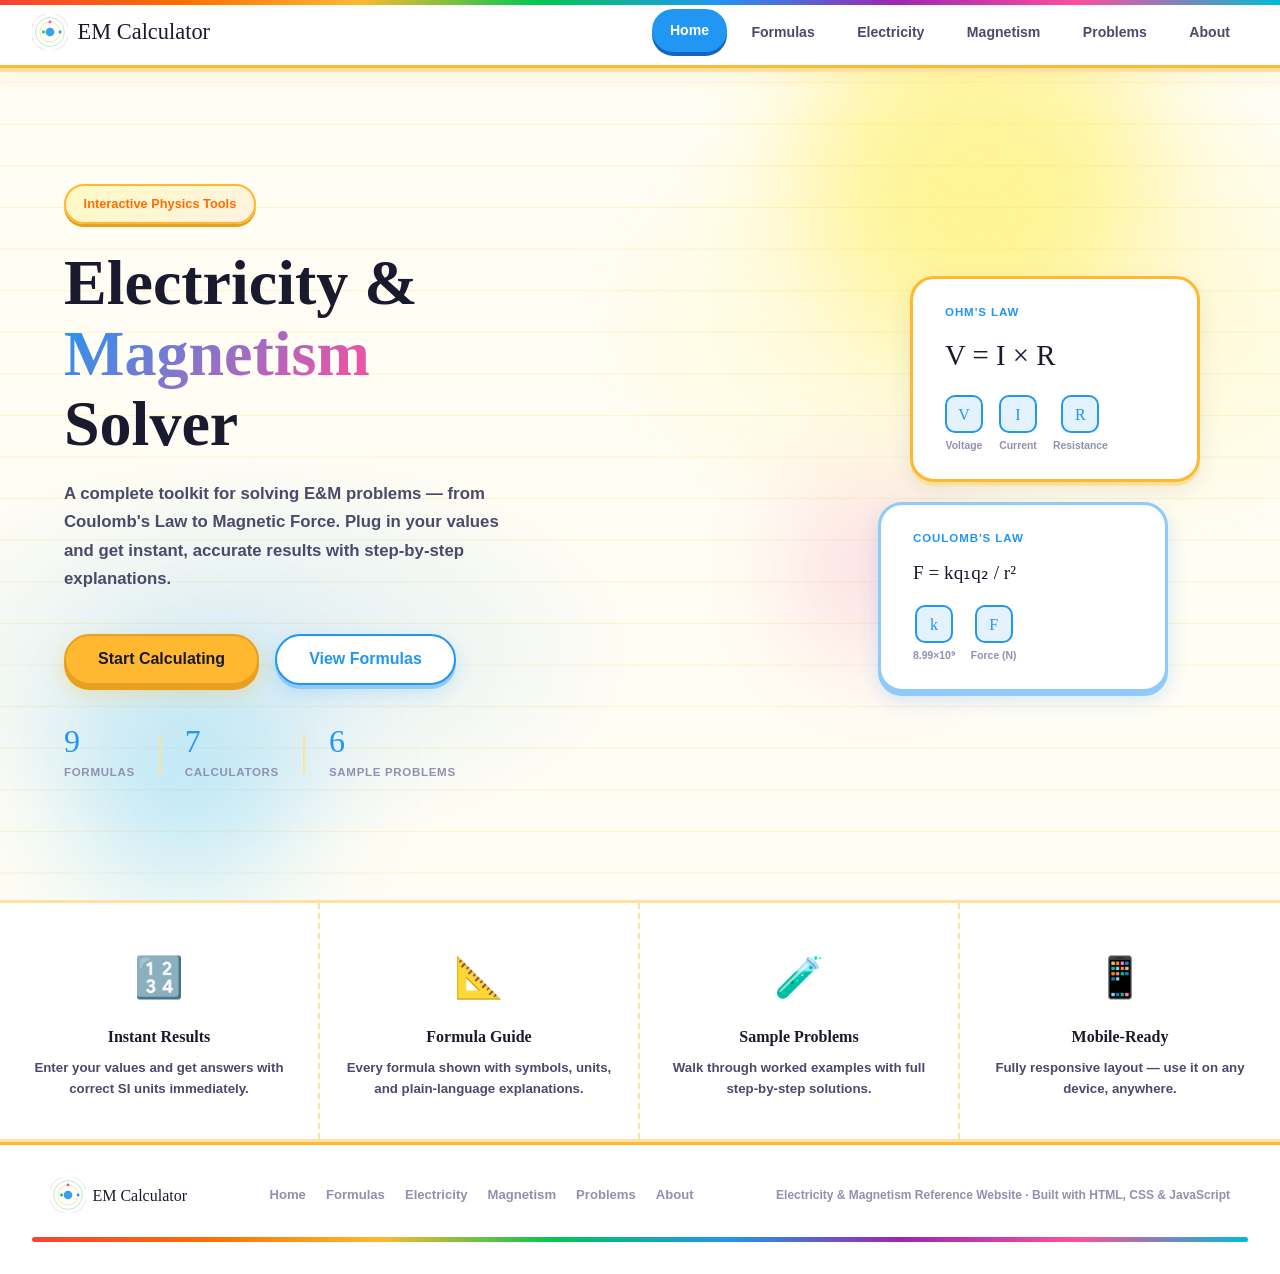
==== commit 81990b15: "Changed the name and improved theme" ====
--- a/index.html
+++ b/index.html
@@ -595,14 +595,14 @@
       <div class="section-header">
         <div class="section-badge">👥 Team</div>
         <h2 class="section-title">About the Developers</h2>
-        <p class="section-sub">ElectroCalc was built as an educational tool combining Physics and Web Development.</p>
+        <p class="section-sub">EMCalculator was built as an educational tool combining Physics and Web Development.</p>
       </div>
       <div class="about-wrapper">
 
         <!-- ── Project info card: full width, two-column interior ── -->
         <div class="about-project">
           <h3>About This Project</h3>
-          <p><strong>ElectroCalc</strong> is an interactive Electricity and Magnetism problem-solving website designed for students. It provides instant, accurate calculations for core E&amp;M concepts along with formula references and worked examples.</p>
+          <p><strong>EMCalculator</strong> is an interactive Electricity and Magnetism problem-solving website designed for students. It provides instant, accurate calculations for core E&amp;M concepts along with formula references and worked examples.</p>
           <div>
             <div class="tech-stack">
               <div class="tech-item">HTML5</div>
@@ -624,14 +624,14 @@
         <!-- ── Team label ── -->
         <div>
           <div class="team-section-label">Meet the Team 👋</div>
-          <p class="team-section-sub">The brilliant minds behind ElectroCalc</p>
+          <p class="team-section-sub">The brilliant minds behind EMCAL</p>
 
           <!-- ── 6 Developer cards — 3×2 full-width grid ── -->
           <div class="team-grid">
 
             <div class="member-card">
               <img class = "member-avatar" 
-                src = "assets/euclid.jpg" alt = "Euclid Franconas"
+                src = "assets/euclid.png" alt = "Euclid Franconas"
               />
               <div class="member-name">Euclid Franconas</div>
               <div class="member-role">HTML &amp; Layout</div>
@@ -699,7 +699,23 @@
   <!-- FOOTER -->
   <footer class="footer">
     <div class="footer-inner">
-      <div class="footer-brand"><span class="brand-icon">⚡</span><span>ElectroCalc</span></div>
+      <div class="footer-brand">
+        <svg class="brand-icon" viewBox="0 0 100 100" xmlns="http://www.w3.org/2000/svg">
+          <!-- Nucleus -->
+          <circle cx="50" cy="50" r="12" fill="#2196f3" opacity="0.9"/>
+          
+          <!-- Electron orbits -->
+          <circle cx="50" cy="50" r="28" fill="none" stroke="#ffb830" stroke-width="2" opacity="0.6"/>
+          <circle cx="50" cy="50" r="40" fill="none" stroke="#00c853" stroke-width="2" opacity="0.4"/>
+          <circle cx="50" cy="50" r="52" fill="none" stroke="#ff4d9e" stroke-width="2" opacity="0.3"/>
+          
+          <!-- Electrons -->
+          <circle cx="78" cy="50" r="4" fill="#2196f3"/>
+          <circle cx="32" cy="50" r="4" fill="#00c853"/>
+          <circle cx="50" cy="22" r="4" fill="#ff4d9e"/>
+        </svg>
+        <span>EM Calculator</span>
+      </div>
       <div class="footer-links">
         <a href="#home" onclick="navigateTo('home')">Home</a>
         <a href="#formulas" onclick="navigateTo('formulas')">Formulas</a>
